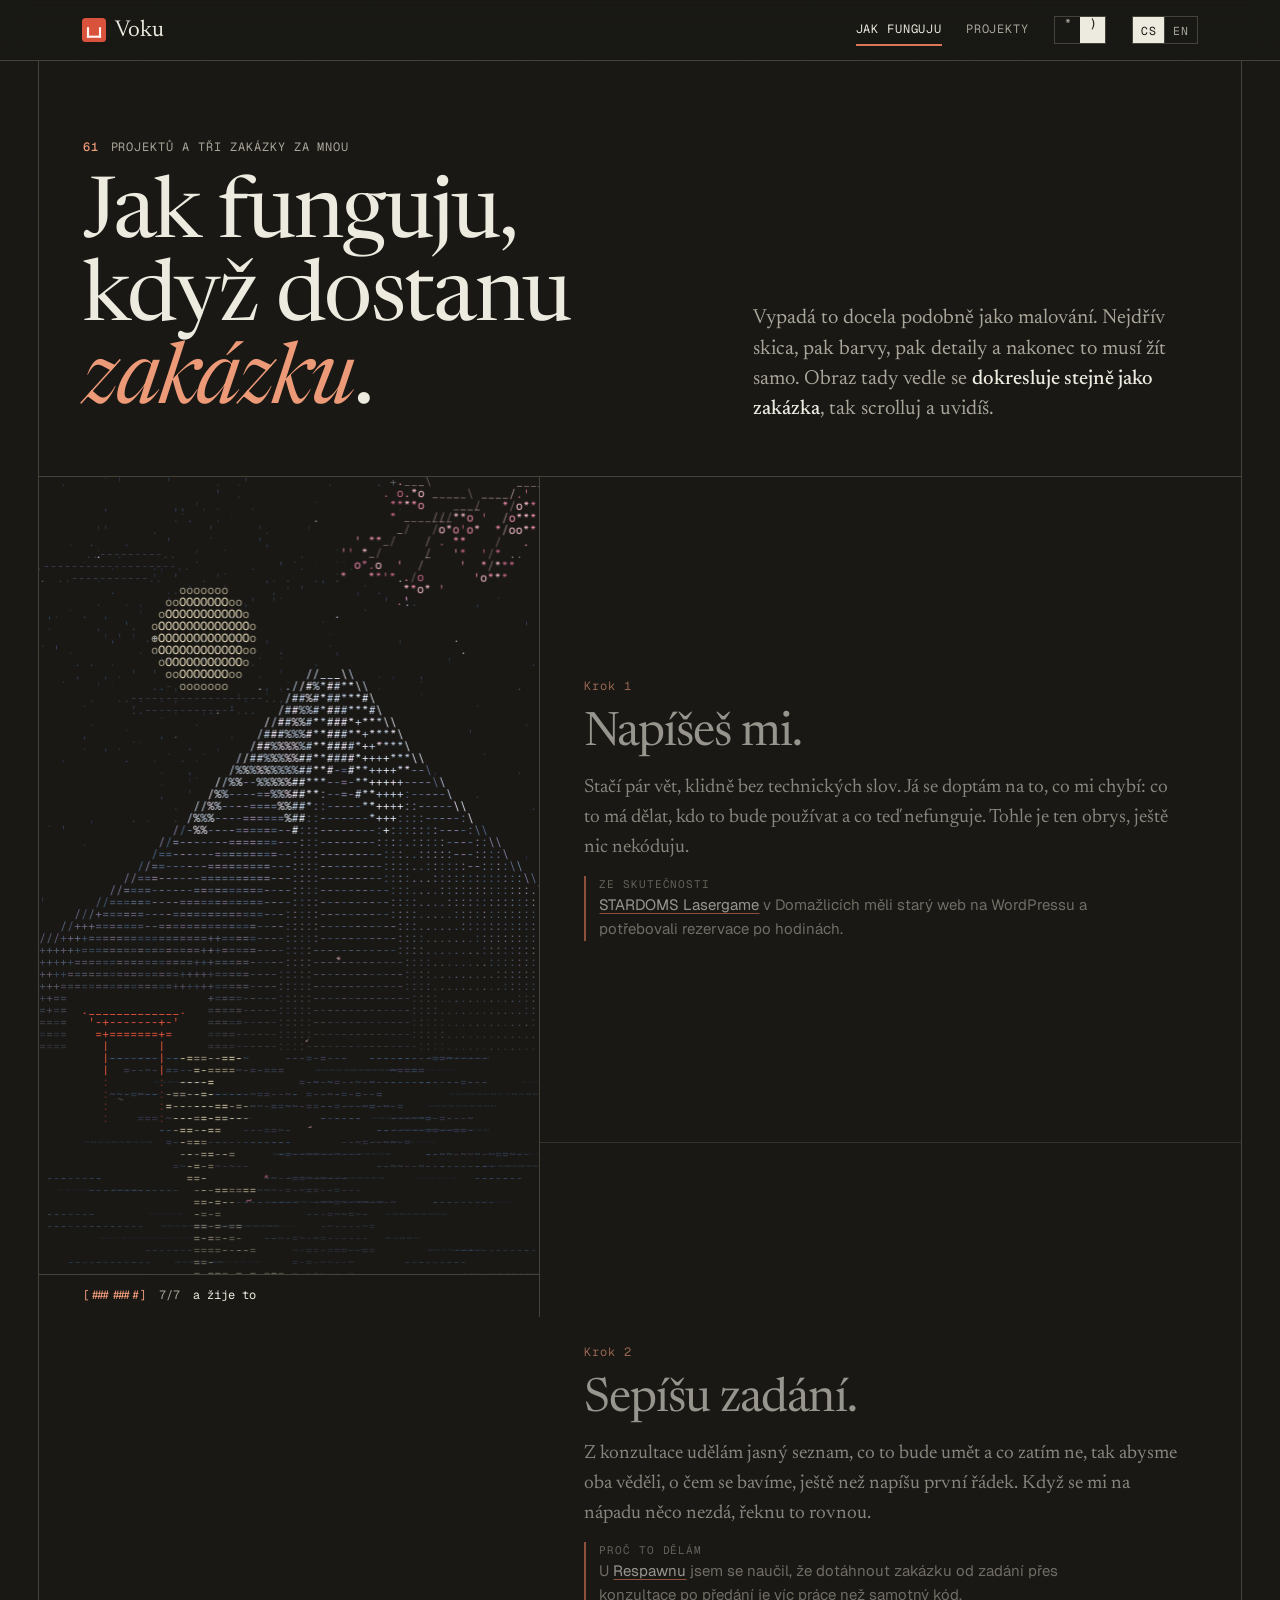
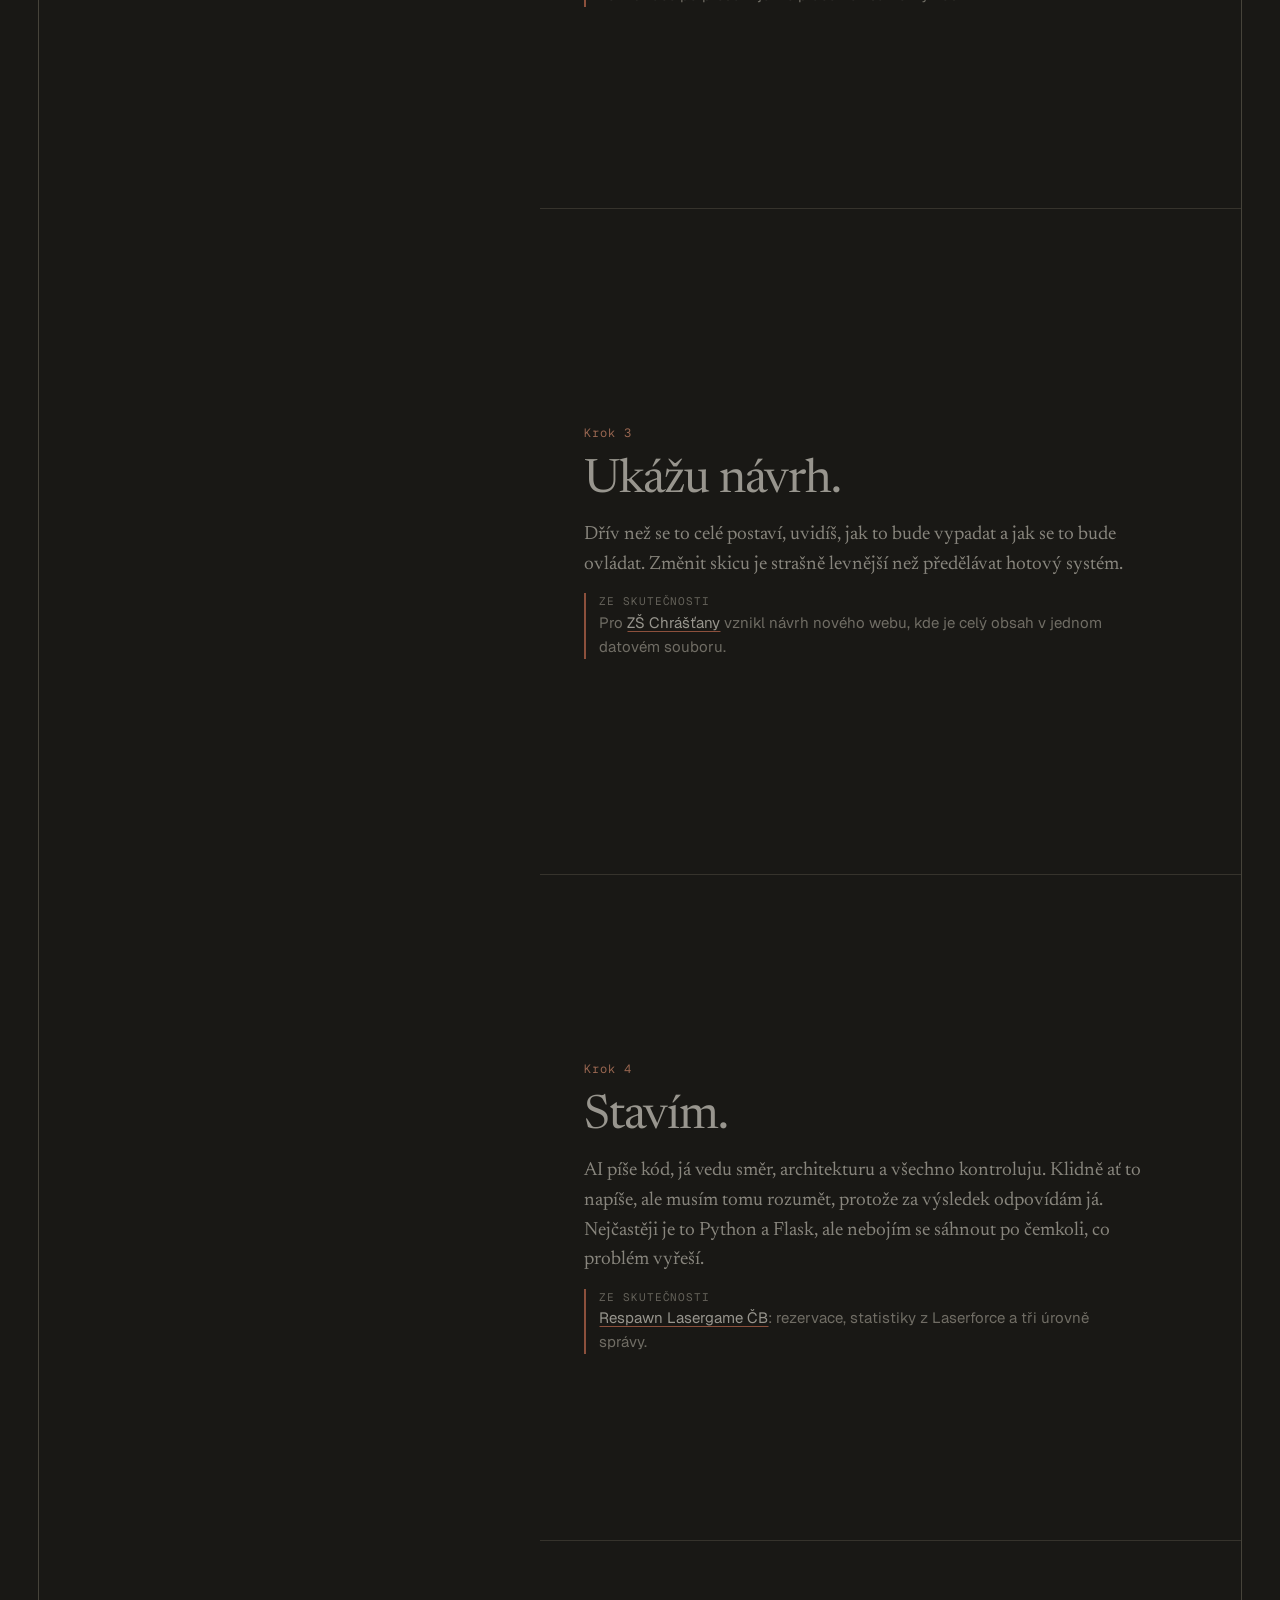
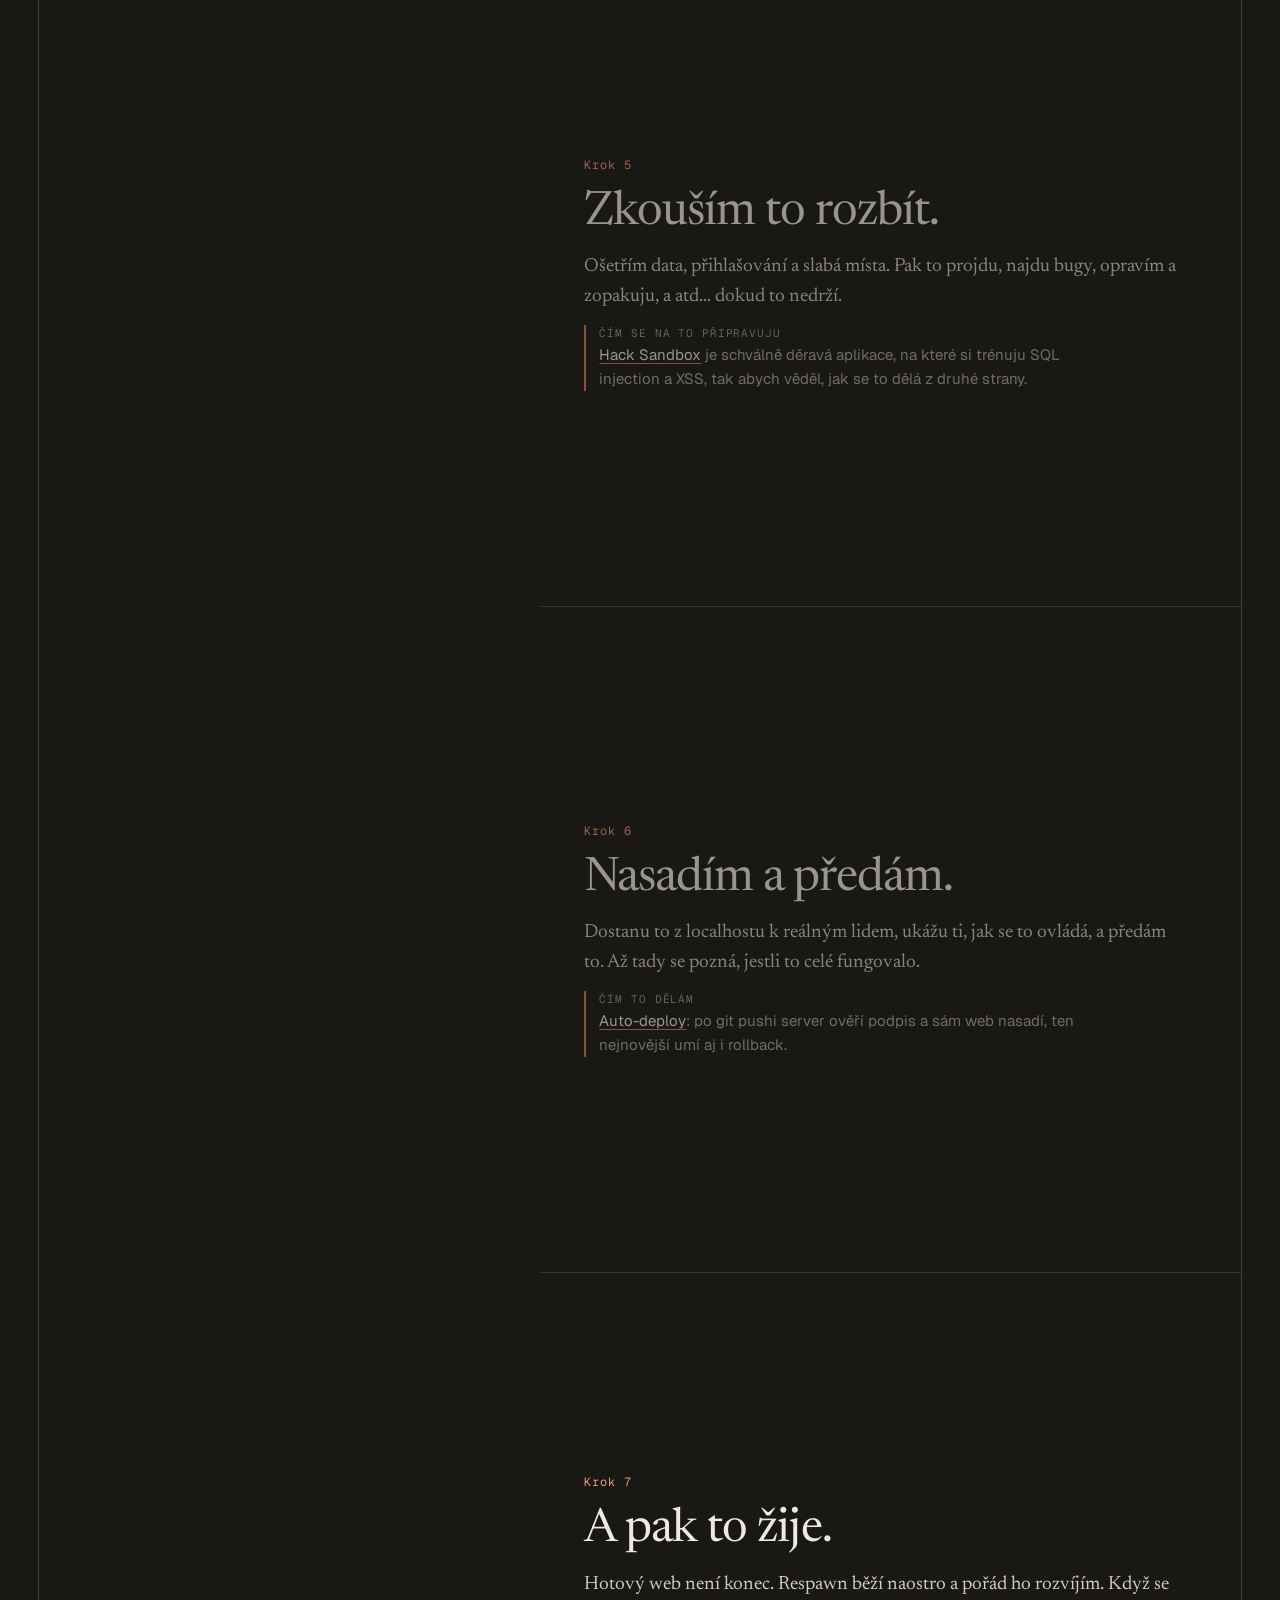
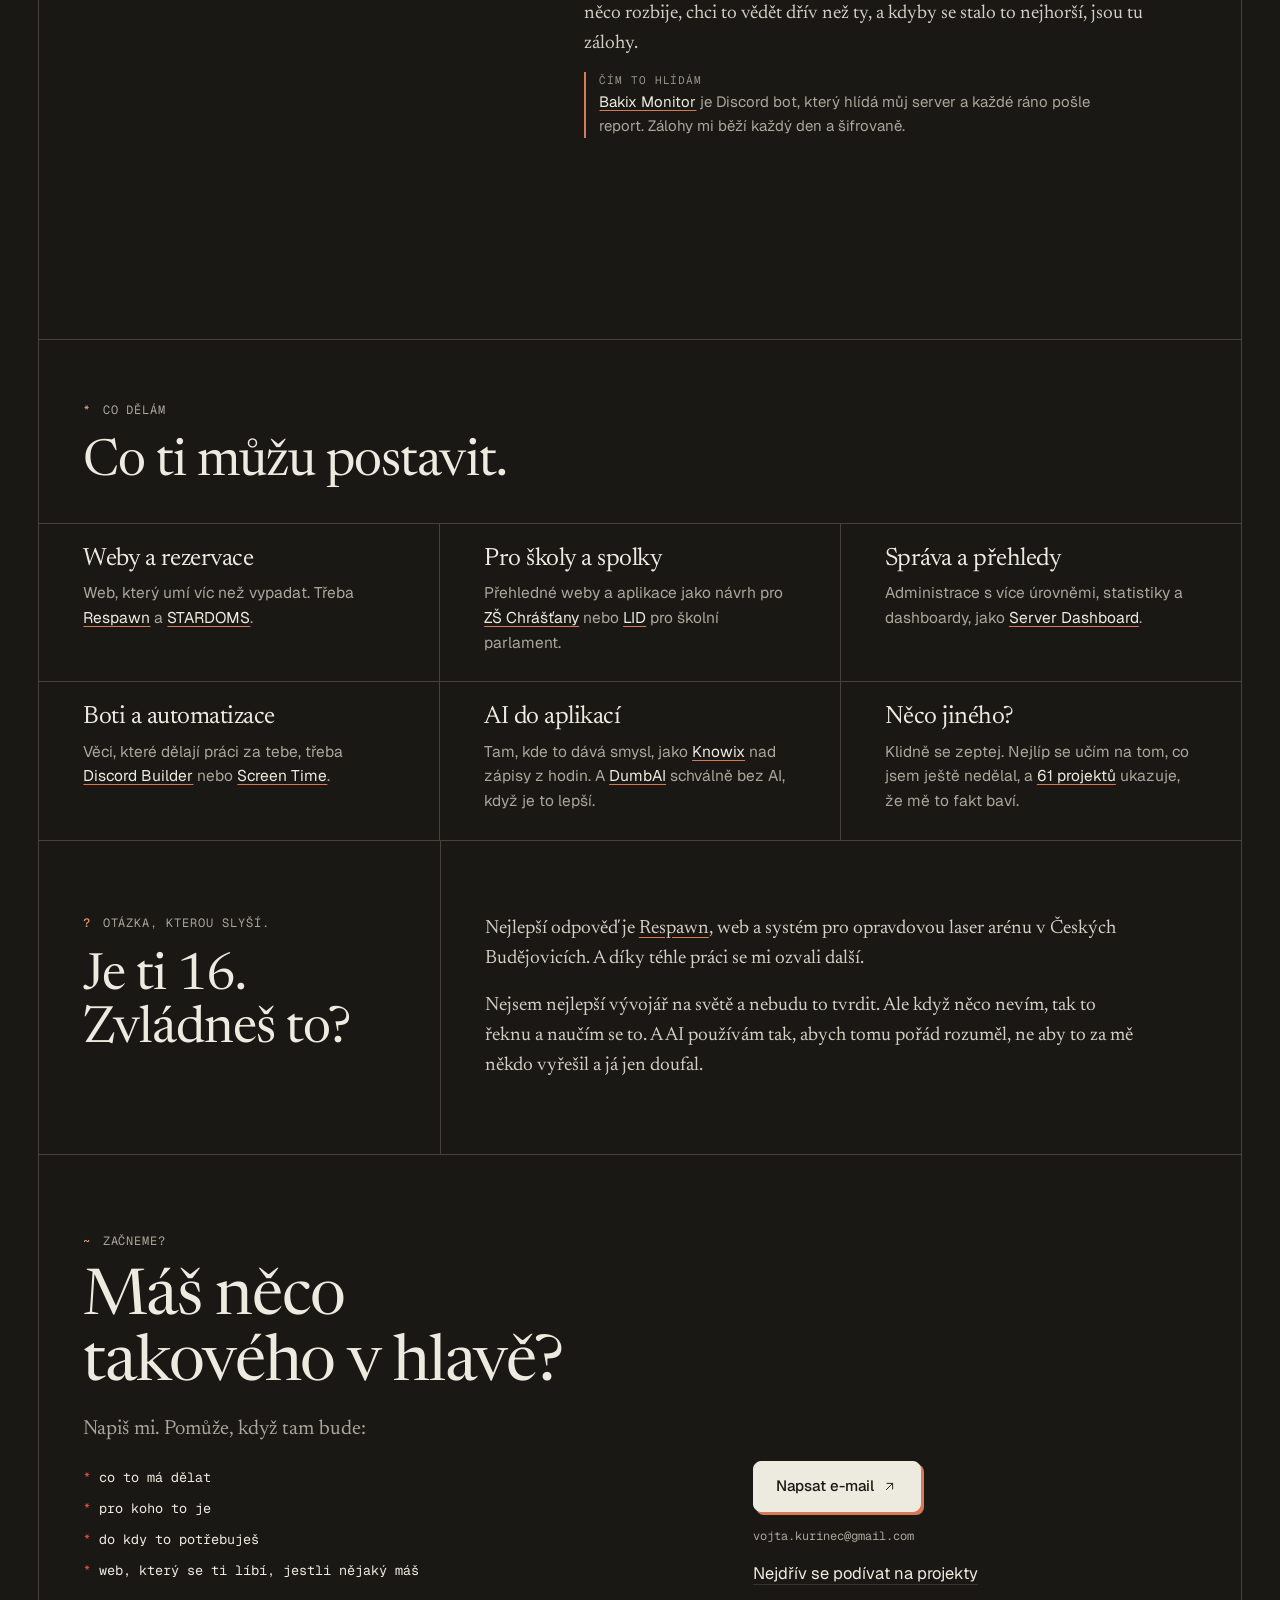
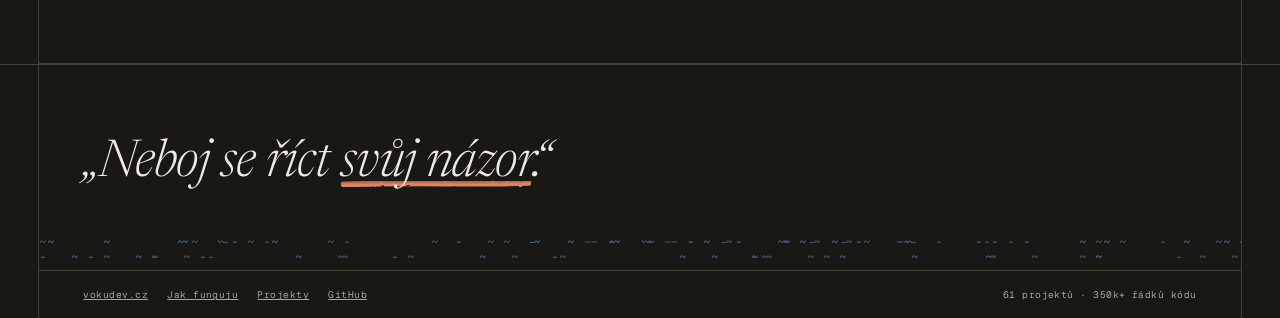
==== jak-funguju/index.html @ fbaaac9b "Nový web: /, /jak-funguju/ a appka s projekty, ASCII obraz a tmavý režim - úvodní stránka říká kdo j" ====
<!DOCTYPE html>
<!-- VYGENEROVÁNO: tools/build_projects.py z tools/jak-funguju.template.html. Needituj ručně, přepíše se. -->
<html lang="cs">
<head>
<meta charset="UTF-8">
<meta name="viewport" content="width=device-width, initial-scale=1.0">
<title>Jak funguju, když dostanu zakázku | Vojtěch "Voku" Kurinec</title>
<meta name="description" content="Co přesně udělám, když mi napíšeš se zakázkou: od prvních vět přes zadání, návrh a stavbu až po nasazení a provoz. Krok po kroku, se skutečnými příklady.">
<meta name="author" content="Vojtěch Kurinec">
<meta name="robots" content="index, follow, max-image-preview:large">
<meta name="theme-color" content="#F0EEE6">
<link rel="canonical" href="https://vokudev.cz/jak-funguju/">
<meta property="og:type" content="website">
<meta property="og:url" content="https://vokudev.cz/jak-funguju/">
<meta property="og:locale" content="cs_CZ">
<meta property="og:locale:alternate" content="en_US">
<meta property="og:site_name" content="Voku">
<meta property="og:title" content="Jak funguju, když dostanu zakázku | Voku">
<meta property="og:description" content="Od prvních vět přes zadání, návrh a stavbu až po nasazení a provoz. Krok po kroku, se skutečnými příklady.">
<meta property="og:image" content="https://vokudev.cz/og-image.png">
<meta property="og:image:width" content="1200">
<meta property="og:image:height" content="630">
<meta name="twitter:card" content="summary_large_image">
<meta name="twitter:title" content="Jak funguju, když dostanu zakázku | Voku">
<meta name="twitter:description" content="Od prvních vět přes zadání, návrh a stavbu až po nasazení a provoz.">
<meta name="twitter:image" content="https://vokudev.cz/og-image.png">
<link rel="icon" href="../favicon.svg" type="image/svg+xml">
<link rel="apple-touch-icon" href="../apple-touch-icon.png">
<script>(function(d){d.classList.add('js');var t;try{t=localStorage.getItem('theme')}catch(e){}if(t!=='light'&&t!=='dark'){var h=new Date().getHours();t=matchMedia('(prefers-color-scheme: dark)').matches||h>=20||h<6?'dark':'light'}d.dataset.theme=t})(document.documentElement)</script>
<link rel="preconnect" href="https://fonts.googleapis.com">
<link rel="preconnect" href="https://fonts.gstatic.com" crossorigin>
<link rel="stylesheet" href="https://fonts.googleapis.com/css2?family=Geist:wght@300..600&family=Geist+Mono:wght@400;500&family=Newsreader:ital,opsz,wght@0,6..72,300..500;1,6..72,300..500&display=swap">
<link rel="stylesheet" href="../assets/site.css?v=dbfffd7e">
<script type="application/ld+json">
{
 "@context": "https://schema.org",
 "@graph": [
  {
   "@type": "WebPage",
   "@id": "https://vokudev.cz/jak-funguju/#page",
   "url": "https://vokudev.cz/jak-funguju/",
   "inLanguage": "cs",
   "name": "Jak funguju, když dostanu zakázku",
   "isPartOf": {
    "@id": "https://vokudev.cz/#web"
   },
   "about": {
    "@id": "https://vokudev.cz/#voku"
   },
   "primaryImageOfPage": "https://vokudev.cz/og-image.png",
   "breadcrumb": {
    "@type": "BreadcrumbList",
    "itemListElement": [
     {
      "@type": "ListItem",
      "position": 1,
      "name": "Voku",
      "item": "https://vokudev.cz/"
     },
     {
      "@type": "ListItem",
      "position": 2,
      "name": "Jak funguju",
      "item": "https://vokudev.cz/jak-funguju/"
     }
    ]
   }
  }
 ]
}
</script>
</head>
<body>
<a class="skip" href="#postup" data-t="skip">Přeskočit na obsah</a>
<header class="nav">
  <div class="nav__inner wrap">
    <a class="nav__logo" href="../" aria-label="Voku"><svg class="seal" viewBox="0 0 34 34" aria-hidden="true"><rect width="34" height="34" rx="5"/><g fill="#fff6f2"><rect x="15.5" y="5" width="3" height="23"/><rect x="7" y="13" width="3" height="15"/><rect x="24" y="13" width="3" height="15"/><rect x="7" y="25" width="20" height="3"/></g></svg><span>Voku</span></a>
    <nav class="nav__links" aria-label="Menu" data-t-aria="navMenu"><a href="../jak-funguju/" data-t="navHow" aria-current="page">Jak funguju</a><a href="../projekty/" data-t="navProjects">Projekty</a></nav>
    <button class="theme" type="button" aria-pressed="false" aria-label="Zapnout tmavý režim"><span class="theme__sun" aria-hidden="true">*</span><span class="theme__moon" aria-hidden="true">)</span></button>
    <div class="lang-switch" role="group" aria-label="Language / Jazyk">
      <button type="button" class="active" data-lang="cs" aria-pressed="true" title="Česky">CS</button>
      <button type="button" data-lang="en" aria-pressed="false" title="English">EN</button>
    </div>
  </div>
</header>

<main id="main" class="wrap wrap--ruled">

<section class="intro">
  <div>
    <p class="kicker"><b>61</b><span data-t="kicker">projektů a tři zakázky za mnou</span></p>
    <h1 data-t="h1">Jak funguju, když dostanu <em>zakázku</em>.</h1>
  </div>
  <p class="lead" data-t="lead">Vypadá to docela podobně jako malování. Nejdřív skica, pak barvy, pak detaily a nakonec to musí žít samo. Obraz tady vedle se <strong>dokresluje stejně jako zakázka</strong>, tak scrolluj a uvidíš.</p>
</section>

<section class="proc" id="postup" aria-label="Postup zakázky" data-t-aria="procLabel">
  <div class="proc__art">
    <canvas class="proc__canvas" id="proc-canvas" role="img" aria-label="ASCII obraz hory Fuji, který se s každým krokem dokresluje" data-t-aria="procAlt"></canvas>
    <p class="proc__state" aria-hidden="true"><span class="proc__bar" id="proc-bar">[#------]</span><span id="proc-num">1/7</span><span class="proc__name" id="proc-name"></span></p>
  </div>
  <ol class="steps">
    <li class="step" data-stage="1">
      <span class="step__state" data-t="s1state">obrys</span>
      <span class="step__n" data-t="s1n">Krok 1</span>
      <h2 data-t="s1h">Napíšeš mi.</h2>
      <p class="step__text" data-t="s1p">Stačí pár vět, klidně bez technických slov. Já se doptám na to, co mi chybí: co to má dělat, kdo to bude používat a co teď nefunguje. Tohle je ten obrys, ještě nic nekóduju.</p>
      <p class="step__eg" data-t="s1e"><b>Ze skutečnosti</b><a href="../projekty/#stardoms-lasergame">STARDOMS Lasergame</a> v Domažlicích měli starý web na WordPressu a potřebovali rezervace po hodinách.</p>
    </li>
    <li class="step" data-stage="2">
      <span class="step__state" data-t="s2state">obloha a slunce</span>
      <span class="step__n" data-t="s2n">Krok 2</span>
      <h2 data-t="s2h">Sepíšu zadání.</h2>
      <p class="step__text" data-t="s2p">Z konzultace udělám jasný seznam, co to bude umět a co zatím ne, tak abysme oba věděli, o čem se bavíme, ještě než napíšu první řádek. Když se mi na nápadu něco nezdá, řeknu to rovnou.</p>
      <p class="step__eg" data-t="s2e"><b>Proč to dělám</b>U <a href="../projekty/#respawn-lasergame-cb">Respawnu</a> jsem se naučil, že dotáhnout zakázku od zadání přes konzultace po předání je víc práce než samotný kód.</p>
    </li>
    <li class="step" data-stage="3">
      <span class="step__state" data-t="s3state">skica tužkou</span>
      <span class="step__n" data-t="s3n">Krok 3</span>
      <h2 data-t="s3h">Ukážu návrh.</h2>
      <p class="step__text" data-t="s3p">Dřív než se to celé postaví, uvidíš, jak to bude vypadat a jak se to bude ovládat. Změnit skicu je strašně levnější než předělávat hotový systém.</p>
      <p class="step__eg" data-t="s3e"><b>Ze skutečnosti</b>Pro <a href="../projekty/#zs-chrastany">ZŠ Chrášťany</a> vznikl návrh nového webu, kde je celý obsah v jednom datovém souboru.</p>
    </li>
    <li class="step" data-stage="3.95">
      <span class="step__state" data-t="s4state">první barvy</span>
      <span class="step__n" data-t="s4n">Krok 4</span>
      <h2 data-t="s4h">Stavím.</h2>
      <p class="step__text" data-t="s4p">AI píše kód, já vedu směr, architekturu a všechno kontroluju. Klidně ať to napíše, ale musím tomu rozumět, protože za výsledek odpovídám já. Nejčastěji je to Python a Flask, ale nebojím se sáhnout po čemkoli, co problém vyřeší.</p>
      <p class="step__eg" data-t="s4e"><b>Ze skutečnosti</b><a href="../projekty/#respawn-lasergame-cb">Respawn Lasergame ČB</a>: rezervace, statistiky z Laserforce a tři úrovně správy.</p>
    </li>
    <li class="step" data-stage="5">
      <span class="step__state" data-t="s5state">torii, nosná konstrukce</span>
      <span class="step__n" data-t="s5n">Krok 5</span>
      <h2 data-t="s5h">Zkouším to rozbít.</h2>
      <p class="step__text" data-t="s5p">Ošetřím data, přihlašování a slabá místa. Pak to projdu, najdu bugy, opravím a zopakuju, a atd… dokud to nedrží.</p>
      <p class="step__eg" data-t="s5e"><b>Čím se na to připravuju</b><a href="../projekty/#hack-sandbox">Hack Sandbox</a> je schválně děravá aplikace, na které si trénuju SQL injection a XSS, tak abych věděl, jak se to dělá z druhé strany.</p>
    </li>
    <li class="step" data-stage="6.2">
      <span class="step__state" data-t="s6state">květy, poslední tahy</span>
      <span class="step__n" data-t="s6n">Krok 6</span>
      <h2 data-t="s6h">Nasadím a předám.</h2>
      <p class="step__text" data-t="s6p">Dostanu to z localhostu k reálným lidem, ukážu ti, jak se to ovládá, a předám to. Až tady se pozná, jestli to celé fungovalo.</p>
      <p class="step__eg" data-t="s6e"><b>Čím to dělám</b><a href="../projekty/#auto-deploy">Auto-deploy</a>: po git pushi server ověří podpis a sám web nasadí, ten nejnovější umí aj i rollback.</p>
    </li>
    <li class="step" data-stage="7">
      <span class="step__state" data-t="s7state">a žije to</span>
      <span class="step__n" data-t="s7n">Krok 7</span>
      <h2 data-t="s7h">A pak to žije.</h2>
      <p class="step__text" data-t="s7p">Hotový web není konec. Respawn běží naostro a pořád ho rozvíjím. Když se něco rozbije, chci to vědět dřív než ty, a kdyby se stalo to nejhorší, jsou tu zálohy.</p>
      <p class="step__eg" data-t="s7e"><b>Čím to hlídám</b><a href="../projekty/#bakix-monitor">Bakix Monitor</a> je Discord bot, který hlídá můj server a každé ráno pošle report. Zálohy mi běží každý den a šifrovaně.</p>
    </li>
  </ol>
</section>

<section>
  <div class="sec-head">
    <p class="kicker"><b>*</b><span data-t="buildKicker">Co dělám</span></p>
    <h2 class="block__title" data-t="buildH">Co ti můžu postavit.</h2>
  </div>
  <div class="cells build" style="border-top:1px solid var(--line);border-bottom:1px solid var(--line)">
    <div><h3 data-t="b1t">Weby a rezervace</h3><p data-t="b1d">Web, který umí víc než vypadat. Třeba <a href="../projekty/#respawn-lasergame-cb">Respawn</a> a <a href="../projekty/#stardoms-lasergame">STARDOMS</a>.</p></div>
    <div><h3 data-t="b2t">Pro školy a spolky</h3><p data-t="b2d">Přehledné weby a aplikace jako návrh pro <a href="../projekty/#zs-chrastany">ZŠ Chrášťany</a> nebo <a href="../projekty/#lid">LID</a> pro školní parlament.</p></div>
    <div><h3 data-t="b3t">Správa a přehledy</h3><p data-t="b3d">Administrace s více úrovněmi, statistiky a dashboardy, jako <a href="../projekty/#server-dashboard">Server Dashboard</a>.</p></div>
    <div><h3 data-t="b4t">Boti a automatizace</h3><p data-t="b4d">Věci, které dělají práci za tebe, třeba <a href="../projekty/#discord-builder">Discord Builder</a> nebo <a href="../projekty/#screen-time">Screen Time</a>.</p></div>
    <div><h3 data-t="b5t">AI do aplikací</h3><p data-t="b5d">Tam, kde to dává smysl, jako <a href="../projekty/#knowix">Knowix</a> nad zápisy z hodin. A <a href="../projekty/#dumbai">DumbAI</a> schválně bez AI, když je to lepší.</p></div>
    <div><h3 data-t="b6t">Něco jiného?</h3><p data-t="b6d">Klidně se zeptej. Nejlíp se učím na tom, co jsem ještě nedělal, a <a href="../projekty/">61 projektů</a> ukazuje, že mě to fakt baví.</p></div>
  </div>
</section>

<section class="block block--open">
  <div class="block__head">
    <p class="kicker"><b>?</b><span data-t="ageKicker">Otázka, kterou slyším</span></p>
    <h2 class="block__title" data-t="ageH">Je ti 16. Zvládneš to?</h2>
  </div>
  <div class="block__body">
    <div class="prose" data-t="ageText">
      <p>Nejlepší odpověď je <a href="https://lasergamecb.cz" target="_blank" rel="noopener">Respawn</a>, web a systém pro opravdovou laser arénu v Českých Budějovicích. A díky téhle práci se mi ozvali další.</p>
      <p>Nejsem nejlepší vývojář na světě a nebudu to tvrdit. Ale když něco nevím, tak to řeknu a naučím se to. A AI používám tak, abych tomu pořád rozuměl, ne aby to za mě někdo vyřešil a já jen doufal.</p>
    </div>
  </div>
</section>

<section class="ask" id="napis">
  <div>
    <p class="kicker"><b>~</b><span data-t="askKicker">Začneme?</span></p>
    <h2 data-t="askH">Máš něco takového v hlavě?</h2>
    <p class="lead" data-t="askLead">Napiš mi. Pomůže, když tam bude:</p>
    <ul class="ask__list">
      <li data-t="ask1">co to má dělat</li>
      <li data-t="ask2">pro koho to je</li>
      <li data-t="ask3">do kdy to potřebuješ</li>
      <li data-t="ask4">web, který se ti líbí, jestli nějaký máš</li>
    </ul>
  </div>
  <div class="ask__go">
    <a class="btn" href="mailto:vojta.kurinec@gmail.com?subject=Zak%C3%A1zka&amp;body=Ahoj%20Voku%2C%0A%0ACo%20to%20m%C3%A1%20d%C4%9Blat%3A%20%0APro%20koho%20to%20je%3A%20%0ADo%20kdy%20to%20pot%C5%99ebuju%3A%20%0AWeb%2C%20kter%C3%BD%20se%20mi%20l%C3%ADb%C3%AD%3A%20%0A" data-t-href="askMail"><span data-t="askBtn">Napsat e-mail</span> <svg class="i" viewBox="0 0 24 24" aria-hidden="true"><path d="M7 17 17 7M8 7h9v9"/></svg></a>
    <small>vojta.kurinec@gmail.com</small>
    <a class="link" href="../projekty/"><span data-t="askMore">Nejdřív se podívat na projekty</span></a>
  </div>
</section>

</main>

<footer class="footer">
  <div class="wrap wrap--ruled">
    <p class="footer__quote" data-t="footQuote">„Neboj se říct <span class="brush">svůj názor</span>.“</p>
    <div class="waves" data-waves aria-hidden="true"></div>
    <div class="footer__row">
      <small class="footer__nav"><a href="../">vokudev.cz</a><a href="../jak-funguju/" data-t="navHow">Jak funguju</a><a href="../projekty/" data-t="navProjects">Projekty</a><a href="https://github.com/Voku199" rel="me noopener">GitHub</a></small>
      <small>61 projektů · 350k+ <span data-t="footLines">řádků kódu</span></small>
    </div>
  </div>
</footer>

<script id="i18n" type="application/json">{
  "en": {
    "title": "How I work when I get a job | Vojtěch \"Voku\" Kurinec",
    "kicker": "projects and three client jobs behind me",
    "h1": "How I work when I get a <em>job</em>.",
    "lead": "It’s quite a lot like painting. First a sketch, then colours, then details, and in the end it has to live on its own. The painting next to this <strong>gets finished the same way a job does</strong>, so scroll and see.",
    "procLabel": "The steps of a job", "procAlt": "An ASCII painting of Mount Fuji that gets more complete with every step",
    "s1state": "outline", "s1n": "Step 1", "s1h": "You write to me.",
    "s1p": "A few sentences are enough, no technical words needed. I’ll ask about what I’m missing: what it should do, who will use it and what doesn’t work right now. This is the outline, I’m not coding anything yet.",
    "s1e": "<b>From real life</b><a href=\"../projekty/#stardoms-lasergame\">STARDOMS Lasergame</a> in Domažlice had an old WordPress site and needed hourly bookings.",
    "s2state": "sky and sun", "s2n": "Step 2", "s2h": "I write up the brief.",
    "s2p": "I turn the conversation into a clear list of what it will do and what it won’t for now, so we both know what we’re talking about before I write the first line. If something about the idea seems off to me, I’ll say so straight away.",
    "s2e": "<b>Why I do it</b><a href=\"../projekty/#respawn-lasergame-cb\">Respawn</a> taught me that seeing a job through from brief and consultations to handover is more work than the code itself.",
    "s3state": "pencil sketch", "s3n": "Step 3", "s3h": "I show you a design.",
    "s3p": "Before the whole thing gets built, you’ll see how it will look and how it will work. Changing a sketch is so much cheaper than reworking a finished system.",
    "s3e": "<b>From real life</b>For <a href=\"../projekty/#zs-chrastany\">ZŠ Chrášťany</a> I made a design for a new school website with all the content in one data file.",
    "s4state": "first colours", "s4n": "Step 4", "s4h": "I build.",
    "s4p": "AI writes code, I set the direction and architecture and check everything. Sure, let it write it, but I have to understand it, because the result is on me. Most often it’s Python and Flask, but I’ll reach for whatever solves the problem.",
    "s4e": "<b>From real life</b><a href=\"../projekty/#respawn-lasergame-cb\">Respawn Lasergame ČB</a>: bookings, Laserforce stats and three admin tiers.",
    "s5state": "torii, the structure", "s5n": "Step 5", "s5h": "I try to break it.",
    "s5p": "I handle data, logins and weak spots. Then I go through it, find bugs, fix them and repeat until it holds.",
    "s5e": "<b>How I prepare for it</b><a href=\"../projekty/#hack-sandbox\">Hack Sandbox</a> is a deliberately leaky app where I practise SQL injection and XSS, so I know how it’s done from the other side.",
    "s6state": "blossoms, last strokes", "s6n": "Step 6", "s6h": "I deploy and hand over.",
    "s6p": "I get it from localhost to real people, show you how to use it and hand it over. This is where you find out whether it all worked.",
    "s6e": "<b>How I do it</b><a href=\"../projekty/#auto-deploy\">Auto-deploy</a>: after a git push the server checks the signature and deploys the site itself, and the newest one can even roll back.",
    "s7state": "and it’s alive", "s7n": "Step 7", "s7h": "And then it lives.",
    "s7p": "A finished site isn’t the end. Respawn runs in production and I keep developing it. If something breaks, I want to know before you do, and if the worst happens, there are backups.",
    "s7e": "<b>How I watch it</b><a href=\"../projekty/#bakix-monitor\">Bakix Monitor</a> is a Discord bot that watches my server and sends a report every morning. My backups run daily and encrypted.",
    "buildKicker": "What I do", "buildH": "What I can build for you.",
    "b1t": "Websites and bookings", "b1d": "A site that does more than look nice. Like <a href=\"../projekty/#respawn-lasergame-cb\">Respawn</a> and <a href=\"../projekty/#stardoms-lasergame\">STARDOMS</a>.",
    "b2t": "For schools and clubs", "b2d": "Clear sites and apps like the design for <a href=\"../projekty/#zs-chrastany\">ZŠ Chrášťany</a> or <a href=\"../projekty/#lid\">LID</a> for a school parliament.",
    "b3t": "Admin and overviews", "b3d": "Multi-tier admin, stats and dashboards, like <a href=\"../projekty/#server-dashboard\">Server Dashboard</a>.",
    "b4t": "Bots and automation", "b4d": "Things that do the work for you, like <a href=\"../projekty/#discord-builder\">Discord Builder</a> or <a href=\"../projekty/#screen-time\">Screen Time</a>.",
    "b5t": "AI in apps", "b5d": "Where it makes sense, like <a href=\"../projekty/#knowix\">Knowix</a> on top of lesson notes. And <a href=\"../projekty/#dumbai\">DumbAI</a> deliberately without AI, when that’s better.",
    "b6t": "Something else?", "b6d": "Just ask. I learn best on what I haven’t done yet, and <a href=\"../projekty/\">61 projects</a> show I really enjoy it.",
    "ageKicker": "A question I hear", "ageH": "You’re 16. Can you handle it?",
    "ageText": "<p>The best answer is <a href=\"https://lasergamecb.cz\" target=\"_blank\" rel=\"noopener\">Respawn</a>, the site and system for a real laser arena in České Budějovice. And that work is why others got in touch.</p><p>I’m not the best developer in the world and I won’t claim to be. But when I don’t know something, I say so and learn it. And I use AI in a way that keeps me understanding the thing, not so someone solves it for me and I just hope.</p>",
    "askKicker": "Shall we start?", "askH": "Got something like this in mind?", "askLead": "Write to me. It helps if it includes:",
    "ask1": "what it should do", "ask2": "who it’s for", "ask3": "when you need it by", "ask4": "a site you like, if you have one",
    "askBtn": "Send an e-mail", "askMore": "Look at the projects first",
    "askMail": "mailto:vojta.kurinec@gmail.com?subject=Project&body=Hi%20Voku%2C%0A%0AWhat%20it%20should%20do%3A%20%0AWho%20it%27s%20for%3A%20%0AWhen%20I%20need%20it%20by%3A%20%0AA%20site%20I%20like%3A%20%0A"
  }
}</script>
<script src="../assets/ascii.js?v=dbfffd7e"></script>
<script src="../assets/site.js?v=dbfffd7e"></script>
</body>
</html>
---- assets/site.css ----
/* ════════════════════════════════════════════════════════════
   VOKU
   Tištěný papír s přiznanou mřížkou, teplý inkoust a terakota.
   Obraz je impresionismus z ASCII znaků (assets/ascii.js).
   Tmavý režim není obrácený papír, ale noc nad stejnou krajinou.
   ════════════════════════════════════════════════════════════ */
:root {
  color-scheme: light;
  --bg: #F0EEE6;
  --paper: #FAF9F5;
  --sand: #E8E4D6;
  --ink: #141413;
  --body: #3D3D3A;
  --muted: #5E5D59;
  --faint: #6E6C65;
  --hair: #CFCBBE;
  --line: #141413;
  --clay: #D97757;
  --accent: #A8482A;
  --olive: #55683F;
  --seal: #C8402B;
  --on-ink: #FAF9F5;
  --photo-edge: #FAF9F5;
  --img: none;
  --grain: .4;
  --grain-mode: multiply;

  --serif: 'Newsreader', 'Iowan Old Style', Georgia, serif;
  --sans: 'Geist', system-ui, -apple-system, 'Segoe UI', sans-serif;
  --mono: 'Geist Mono', ui-monospace, 'Cascadia Mono', Consolas, monospace;
  --ease: cubic-bezier(.22, 1, .36, 1);
  --gutter: clamp(16px, 3.6vw, 44px);
  --outer: clamp(0px, 3vw, 40px);
  --max: 1240px;
  --navh: 60px;
}
:root[data-theme="dark"] {
  color-scheme: dark;
  --bg: #191815;
  --paper: #211F1B;
  --sand: #2A2823;
  --ink: #EDEADF;
  --body: #D3CFC3;
  --muted: #AAA69A;
  --faint: #979388;
  --hair: #36332C;
  --line: #46433A;
  --clay: #D97757;
  --accent: #EC9A78;
  --olive: #A9BB8B;
  --seal: #D9533C;
  --on-ink: #191815;
  --photo-edge: #2A2823;
  --img: brightness(.82) saturate(.92);
  --grain: .3;
  --grain-mode: soft-light;
}

* { box-sizing: border-box; margin: 0; padding: 0; }
html { scroll-behavior: smooth; -webkit-text-size-adjust: 100%; background: var(--bg); }
section[id] { scroll-margin-top: var(--navh); }
html, body { overflow-x: clip; }
body {
  font-family: var(--sans);
  font-size: 16.5px;
  line-height: 1.6;
  background: var(--bg);
  color: var(--ink);
  -webkit-font-smoothing: antialiased;
  text-rendering: optimizeLegibility;
  transition: background-color .5s ease, color .5s ease;
}
/* zrnitost papíru přes celou stránku */
body::after {
  content: '';
  position: fixed;
  inset: 0;
  z-index: 2000;
  pointer-events: none;
  opacity: var(--grain);
  mix-blend-mode: var(--grain-mode);
  background-image: url("data:image/svg+xml,%3Csvg xmlns='http://www.w3.org/2000/svg' width='220' height='220'%3E%3Cfilter id='n'%3E%3CfeTurbulence type='fractalNoise' baseFrequency='.85' numOctaves='2' stitchTiles='stitch'/%3E%3CfeColorMatrix values='0 0 0 0 .08 0 0 0 0 .08 0 0 0 0 .07 .35 0 0 0 -.1'/%3E%3C/filter%3E%3Crect width='100%25' height='100%25' filter='url(%23n)'/%3E%3C/svg%3E");
}
::selection { background: var(--clay); color: #FAF9F5; }
a { color: inherit; }
img { display: block; max-width: 100%; height: auto; }
button { font: inherit; color: inherit; }
:focus-visible { outline: 2px solid var(--accent); outline-offset: 3px; }
h1, h2, h3 { font-family: var(--serif); font-optical-sizing: auto; font-weight: 400; letter-spacing: -.02em; text-wrap: balance; }

/* přechod mezi stránkami a rozlití tmavého režimu */
@view-transition { navigation: auto; }
.nav { view-transition-name: nav; }
.is-theming::view-transition-old(root), .is-theming::view-transition-new(root) { animation: none; mix-blend-mode: normal; }
.is-theming::view-transition-old(root) { z-index: 1; }
.is-theming::view-transition-new(root) { z-index: 2; }

.wrap { width: min(var(--max), 100% - 2 * var(--outer)); margin-inline: auto; }
@media (min-width: 900px) { .wrap--ruled { border-left: 1px solid var(--line); border-right: 1px solid var(--line); } }

.kicker { display: flex; align-items: center; gap: .7rem; font-family: var(--mono); font-size: 12px; letter-spacing: .08em; text-transform: uppercase; color: var(--muted); }
.kicker b { font-weight: 500; color: var(--accent); }
.i { width: 1em; height: 1em; flex: none; fill: none; stroke: currentColor; stroke-width: 1.5; stroke-linecap: round; stroke-linejoin: round; }
.brush { background: var(--brush, url("../img/brush.svg")) left 96% / 100% .2em no-repeat; padding-bottom: .03em; }
.skip { position: absolute; left: 1rem; top: -100px; z-index: 3000; background: var(--ink); color: var(--on-ink); font-size: 14px; font-weight: 500; text-decoration: none; padding: .6rem 1rem; transition: top .2s var(--ease); }
.skip:focus { top: 1rem; }

.link { display: inline-flex; align-items: center; gap: .35rem; text-decoration: underline; text-decoration-color: var(--hair); text-decoration-thickness: 1px; text-underline-offset: .28em; transition: text-decoration-color .25s, color .25s; }
.link:hover { color: var(--accent); text-decoration-color: var(--clay); }
.link .i { font-size: .85em; }
.prose a, .lead a { color: inherit; text-decoration: underline; text-decoration-color: var(--clay); text-decoration-thickness: 1px; text-underline-offset: .22em; transition: color .2s; }
.prose a:hover, .lead a:hover { color: var(--accent); }

.btn { display: inline-flex; align-items: center; gap: .5rem; font-family: var(--sans); font-size: 15px; font-weight: 500; text-decoration: none; background: var(--ink); color: var(--on-ink); border: 1px solid var(--ink); border-radius: 8px; padding: .8rem 1.4rem; box-shadow: 3px 3px 0 var(--clay); cursor: pointer; transition: transform .25s var(--ease), box-shadow .25s var(--ease), background-color .5s, color .5s; }
.btn:hover { transform: translate(-2px, -2px); box-shadow: 5px 5px 0 var(--clay); }
.btn:active { transform: translate(1px, 1px); box-shadow: 1px 1px 0 var(--clay); }

/* ── Nav ── */
.nav { position: sticky; top: 0; z-index: 1000; background: color-mix(in srgb, var(--bg) 88%, transparent); -webkit-backdrop-filter: blur(12px); backdrop-filter: blur(12px); border-bottom: 1px solid var(--line); }
.nav__inner { height: var(--navh); display: flex; align-items: center; gap: clamp(.7rem, 2vw, 1.6rem); padding: 0 var(--gutter); }
.nav__logo { display: flex; align-items: center; gap: .55rem; font-family: var(--serif); font-size: 23px; letter-spacing: -.01em; text-decoration: none; line-height: 1; margin-right: auto; }
.seal { width: 24px; height: 24px; flex: none; transition: transform .5s var(--ease); }
.seal rect:first-child { fill: var(--seal); }
.nav__logo:hover .seal { transform: rotate(-8deg) scale(1.08); }
.nav__links { display: flex; gap: clamp(.8rem, 2vw, 1.5rem); font-family: var(--mono); font-size: 12px; letter-spacing: .07em; text-transform: uppercase; }
.nav__links a { position: relative; color: var(--muted); text-decoration: none; white-space: nowrap; padding: .4rem 0; transition: color .2s; }
.nav__links a::after { content: ''; position: absolute; left: 0; right: 0; bottom: 0; height: 2px; background: var(--clay); transform: scaleX(0); transform-origin: left; transition: transform .35s var(--ease); }
.nav__links a:hover { color: var(--ink); }
.nav__links a:hover::after, .nav__links a[aria-current="page"]::after { transform: none; }
.nav__links a[aria-current="page"] { color: var(--ink); }

/* přepínač: slunce a měsíc z ASCII znaků, posouvá se mezi nimi inkoust */
.theme { position: relative; flex: none; display: grid; grid-template-columns: 1fr 1fr; width: 52px; height: 28px; background: none; border: 1px solid var(--line); cursor: pointer; font-family: var(--mono); font-size: 13px; line-height: 1; }
.theme::before { content: ''; position: absolute; top: 0; bottom: 0; left: 0; width: 50%; background: var(--ink); transition: transform .45s var(--ease), background-color .5s; }
.theme span { position: relative; display: grid; place-items: center; color: var(--muted); transition: color .3s; }
.theme__sun { color: var(--on-ink) !important; }
[data-theme="dark"] .theme::before { transform: translateX(100%); }
[data-theme="dark"] .theme__sun { color: var(--muted) !important; }
[data-theme="dark"] .theme__moon { color: var(--on-ink); }

.lang-switch { display: flex; flex: none; border: 1px solid var(--line); }
.lang-switch button { background: none; border: none; font-family: var(--mono); font-size: 11.5px; letter-spacing: .06em; color: var(--muted); padding: .3rem .5rem; height: 26px; cursor: pointer; transition: color .2s, background .2s; }
.lang-switch button + button { border-left: 1px solid var(--line); }
.lang-switch button:hover { color: var(--ink); }
.lang-switch button.active { background: var(--ink); color: var(--on-ink); }

/* čtecí proužek pod navigací */
@supports (animation-timeline: scroll()) {
  .nav::after { content: ''; position: absolute; left: 0; right: 0; bottom: -1px; height: 2px; background: var(--clay); transform: scaleX(0); transform-origin: left; animation: read linear both; animation-timeline: scroll(root); }
  @keyframes read { to { transform: scaleX(1); } }
}
@media (max-width: 460px) {
  .nav__logo span { display: none; }
  .nav__links { font-size: 11.5px; letter-spacing: .02em; }
  .lang-switch button { padding: .3rem .38rem; }
}

/* ── Obraz na úvodní stránce ── */
.hero { position: relative; min-height: min(calc(100svh - var(--navh)), 980px); display: flex; flex-direction: column; border-bottom: 1px solid var(--line); overflow: hidden; }
.hero__canvas { position: absolute; inset: 0; width: 100%; height: 100%; display: block; }
.hero__fallback { position: absolute; inset: 0; width: 100%; height: 100%; object-fit: cover; opacity: .45; }
.hero__text { position: relative; z-index: 1; display: flex; flex-direction: column; align-items: flex-start; gap: clamp(.9rem, 1.8vw, 1.4rem); align-self: flex-start; width: fit-content; max-width: min(600px, 56%); margin-left: max(var(--gutter), calc((100% - var(--max)) / 2 + var(--gutter))); padding-block: clamp(1.6rem, 5vh, 3.6rem) 2rem; }
.hi { display: grid; gap: .16em; font-size: clamp(3rem, 6.4vw, 5.6rem); line-height: 1; }
.hi__word { width: clamp(170px, 21vw, 290px); height: auto; overflow: visible; margin-left: -.1em; }
.hi__ink { fill: none; stroke: var(--ink); stroke-width: 10; stroke-linecap: round; stroke-linejoin: round; stroke-dasharray: 1 1.01; stroke-dashoffset: 1; animation: hi-write 1.8s cubic-bezier(.45, .05, .4, 1) .2s forwards; transition: stroke .5s; }
.hi__dot { fill: var(--clay); transform-box: fill-box; transform-origin: center; transform: scale(0); animation: hi-dot .45s cubic-bezier(.34, 1.56, .64, 1) 1.9s forwards; }
@keyframes hi-write { to { stroke-dashoffset: 0; } }
@keyframes hi-dot { to { transform: scale(1); } }
.lead { max-width: 56ch; font-family: var(--serif); font-size: clamp(18px, 1.6vw, 21px); line-height: 1.48; color: var(--muted); }
.lead strong { color: var(--ink); font-weight: 500; }
.lead em { color: var(--ink); font-style: italic; }
.hero__cta { display: flex; flex-wrap: wrap; align-items: center; gap: .9rem 1.5rem; margin-top: .3rem; }
.hero__cta .link { font-size: 15px; font-weight: 500; }
.hero__cap { position: absolute; z-index: 1; right: max(var(--gutter), calc((100% - var(--max)) / 2 + var(--gutter))); bottom: 1rem; max-width: 34ch; padding: .3rem .6rem; background: var(--bg); border: 1px solid var(--line); font-family: var(--mono); font-size: 11px; line-height: 1.45; color: var(--muted); }
@media (max-width: 760px) {
  .hero { min-height: 0; }
  .hero__text { max-width: none; width: auto; align-self: stretch; margin-inline: var(--gutter); padding-block: 2rem 1.4rem; }
  .hero__text { order: 1; }
  .hero__canvas { order: 2; position: relative; inset: auto; height: clamp(320px, 96vw, 500px); }
  .hero__fallback { order: 2; position: relative; height: 300px; }
  .hero__cap { right: var(--gutter); left: var(--gutter); bottom: .7rem; max-width: none; width: fit-content; }
}

/* ── Stránka se sekcemi ── */
.block { display: grid; grid-template-columns: minmax(0, 4fr) minmax(0, 8fr); border-bottom: 1px solid var(--line); }
.block__head { align-self: start; position: sticky; top: var(--navh); padding: clamp(2.6rem, 6vw, 4.6rem) var(--gutter); }
.block__title { font-size: clamp(2.2rem, 4vw, 3.4rem); line-height: 1.04; margin-top: 1.1rem; }
.block__body { min-width: 0; padding: clamp(2.6rem, 6vw, 4.6rem) var(--gutter); border-left: 1px solid var(--line); }
.block__full { grid-column: 1 / -1; min-width: 0; border-top: 1px solid var(--line); }
.block--open .block__head { position: static; }
.spot { width: min(210px, 72%); margin-top: clamp(1.4rem, 3vw, 2.4rem); margin-left: -8px; filter: var(--img); }
@media (max-width: 820px) {
  .block { grid-template-columns: 1fr; }
  .block__head { position: static; padding-bottom: 0; }
  .block__body { border-left: none; }
  .spot { display: none; }
}

.prose { display: grid; gap: 1.05rem; max-width: 60ch; font-family: var(--serif); font-size: clamp(18px, 1.5vw, 20px); line-height: 1.56; color: var(--body); }
.prose strong { color: var(--ink); font-weight: 500; }
.prose em { font-style: italic; }
.prose--drop > p:first-child::first-letter { float: left; font-size: 4.2em; line-height: .82; padding: .06em .09em 0 0; color: var(--accent); }

.cells { display: grid; gap: 1px; background: var(--line); }
.cells > * { background: var(--bg); min-width: 0; transition: background-color .35s; }

/* ── Kdo jsem: fotka a fakta ── */
.who { display: grid; grid-template-columns: minmax(0, 1fr) auto; gap: clamp(1.5rem, 4vw, 3rem); align-items: start; }
.photo { position: relative; display: block; width: clamp(150px, 17vw, 210px); aspect-ratio: 3 / 4; background: none; border: 6px solid var(--photo-edge); outline: 1px solid var(--line); box-shadow: 5px 5px 0 var(--ink); transform: rotate(2.5deg); cursor: pointer; transition: transform .5s var(--ease), box-shadow .5s var(--ease); }
.photo:hover { transform: rotate(-1.5deg) translateY(-3px); box-shadow: 7px 8px 0 var(--clay); }
.photo img { position: absolute; inset: 0; width: 100%; height: 100%; object-fit: cover; object-position: 50% 18%; filter: var(--img); transition: opacity .35s; }
.photo img + img { opacity: 0; }
.photo[aria-pressed="true"] img + img, .photo:hover img + img { opacity: 1; }
.photo[aria-pressed="true"] img:first-child, .photo:hover img:first-child { opacity: 0; }
.photo__cap { display: block; margin-top: 1rem; max-width: 210px; font-family: var(--serif); font-style: italic; font-size: 15px; color: var(--muted); }
.facts { margin-top: clamp(1.6rem, 3vw, 2.4rem); border-top: 1px solid var(--line); max-width: 60ch; }
.facts div { display: flex; align-items: baseline; gap: .5rem; padding: .62rem 0; border-bottom: 1px solid var(--hair); }
.facts dt { flex: none; font-family: var(--mono); font-size: 11.5px; letter-spacing: .07em; text-transform: uppercase; color: var(--muted); }
.facts dd { font-family: var(--serif); font-size: 18px; margin-left: auto; text-align: right; }
@media (max-width: 620px) {
  .who { grid-template-columns: 1fr; }
  .who__photo { order: -1; }
}

/* ── Čísla ── */
.figures { grid-template-columns: repeat(4, minmax(0, 1fr)); }
.figures > div { padding: 1.5rem var(--gutter) 1.3rem; }
.figures b { display: block; font-family: var(--serif); font-weight: 300; font-size: clamp(2.5rem, 4.8vw, 3.7rem); line-height: 1; letter-spacing: -.03em; margin-bottom: .5rem; font-variant-numeric: tabular-nums; }
.figures span { font-family: var(--mono); font-size: 11.5px; letter-spacing: .07em; text-transform: uppercase; color: var(--muted); }
@media (max-width: 700px) { .figures { grid-template-columns: repeat(2, minmax(0, 1fr)); } }

/* ── Věci, na které jsem pyšný ── */
.features { grid-template-columns: repeat(2, minmax(0, 1fr)); }
@media (max-width: 760px) { .features { grid-template-columns: 1fr; } }
.feature { display: flex; flex-direction: column; color: inherit; text-decoration: none; }
a.feature:hover { background: var(--paper); }
.feature__art { display: block; aspect-ratio: 16 / 10; overflow: hidden; background: var(--sand); border-bottom: 1px solid var(--line); }
.feature__art img { width: 100%; height: 100%; object-fit: cover; object-position: top; filter: var(--img); transition: transform .9s var(--ease); }
a.feature:hover .feature__art img { transform: scale(1.03); }
.feature__body { display: flex; flex-direction: column; gap: .55rem; flex: 1; padding: 1.3rem var(--gutter) 1.5rem; }
.feature__top { display: flex; justify-content: space-between; align-items: center; gap: 1rem; }
.feature__host { min-width: 0; font-family: var(--mono); font-size: 11.5px; color: var(--faint); overflow: hidden; text-overflow: ellipsis; white-space: nowrap; }
.feature__name { font-family: var(--serif); font-size: clamp(26px, 2.7vw, 34px); line-height: 1.12; letter-spacing: -.02em; }
.feature__line { color: var(--muted); font-size: 15.5px; }
.feature__note { font-size: 14px; line-height: 1.45; color: var(--ink); border-left: 2px solid var(--clay); padding-left: .7rem; }
.feature__go { margin-top: auto; padding-top: .5rem; display: inline-flex; align-items: center; gap: .4rem; font-weight: 500; font-size: 15px; color: var(--accent); }
.feature__go .i { transition: transform .3s var(--ease); }
a.feature:hover .feature__go .i { transform: translate(2px, -2px); }

.status, .ping { flex: none; display: inline-flex; align-items: center; gap: .45rem; font-family: var(--mono); font-size: 11px; letter-spacing: .07em; text-transform: uppercase; color: var(--muted); white-space: nowrap; }
.status::before, .ping::before { content: ''; width: 7px; height: 7px; border-radius: 50%; border: 1px solid currentColor; }
.status--wip { color: var(--accent); }
.status--wip::before { background: var(--clay); border-color: var(--clay); }
.status--live, .ping.is-on { color: var(--olive); }
.status--live::before, .ping.is-on::before { background: var(--olive); border-color: var(--olive); }
.ping.is-on::before { animation: beat 2.2s ease-in-out infinite; }
.ping.is-off { color: var(--faint); }
.ping.is-off::before { border-style: dashed; }
@keyframes beat { 0%, 100% { box-shadow: 0 0 0 0 color-mix(in srgb, var(--olive) 55%, transparent); } 60% { box-shadow: 0 0 0 6px transparent; } }

.sec-head { padding: clamp(2.4rem, 5vw, 3.8rem) var(--gutter) clamp(1.4rem, 3vw, 2rem); }
.sec-head h3 { font-size: clamp(1.9rem, 3.2vw, 2.7rem); line-height: 1.06; }
.sec-head .lead { margin-top: .8rem; font-size: clamp(17px, 1.4vw, 19px); }
.also { padding: clamp(1.6rem, 3vw, 2.4rem) var(--gutter); }

/* ── Proč ── */
.why { padding: clamp(3.2rem, 8vw, 6.5rem) var(--gutter); border-bottom: 1px solid var(--line); }
.why__quote { max-width: 24ch; font-family: var(--serif); font-weight: 300; font-size: clamp(2.2rem, 5vw, 4.3rem); line-height: 1.08; letter-spacing: -.025em; text-wrap: balance; margin-top: 1.4rem; }
.why__cols { display: grid; grid-template-columns: repeat(2, minmax(0, 1fr)); gap: clamp(1.2rem, 4vw, 3.6rem); margin-top: clamp(2rem, 4vw, 3.2rem); }
@media (max-width: 760px) { .why__cols { grid-template-columns: 1fr; } }

/* ── Jak pracuju: smyčka ── */
.flow { list-style: none; grid-template-columns: repeat(3, minmax(0, 1fr)); margin-top: 2rem; border: 1px solid var(--line); counter-reset: f; }
.flow li { position: relative; counter-increment: f; padding: 1.05rem 1.1rem 1.2rem; }
.flow li::before { content: counter(f, decimal-leading-zero) ' -->'; display: block; font-family: var(--mono); font-size: 11.5px; color: var(--accent); white-space: pre; }
.flow li:nth-child(6)::before { content: counter(f, decimal-leading-zero) ' --> 01'; }
.flow h4 { font-family: var(--serif); font-weight: 400; font-size: 23px; line-height: 1.2; margin-top: .4rem; }
.flow p { color: var(--muted); font-size: 15px; margin-top: .25rem; }
@media (max-width: 760px) { .flow { grid-template-columns: repeat(2, minmax(0, 1fr)); } }
@media (max-width: 460px) { .flow { grid-template-columns: 1fr; } }

/* ── Čím to stavím: řádky s tečkami jako na GitHub profilu ── */
.stack { margin-top: 2.2rem; font-family: var(--mono); font-size: 13.5px; }
.stack div { display: flex; align-items: baseline; gap: .6rem; padding: .34rem 0; }
.stack dt { flex: none; color: var(--accent); }
.stack dt::before { content: '* '; }
.stack i { flex: 1; min-width: 1.5rem; height: 1em; overflow: hidden; font-style: normal; color: var(--hair); white-space: nowrap; }
.stack i::before { content: '........................................................................................................'; }
.stack dd { text-align: right; color: var(--ink); }
.stack small { color: var(--faint); font-size: 12px; }
@media (max-width: 620px) {
  .stack div { display: block; padding: .5rem 0; }
  .stack i { display: none; }
  .stack dd { text-align: left; padding-left: 1.2em; }
}

/* ── Co mám rád ── */
.likes { grid-template-columns: repeat(4, minmax(0, 1fr)); }
@media (max-width: 1000px) { .likes { grid-template-columns: repeat(2, minmax(0, 1fr)); } }
@media (max-width: 480px) { .likes { grid-template-columns: 1fr; } }
.like { padding: 1.3rem var(--gutter) 1.5rem; }
.like:hover { background: var(--paper); }
.like pre { font-family: var(--mono); font-size: 12.5px; line-height: 1.25; height: 5.2em; color: var(--accent); overflow: hidden; transition: transform .6s var(--ease); transform-origin: left bottom; }
.like:hover pre { transform: translateY(-3px) rotate(-1.5deg); }
.like h3 { font-size: 24px; line-height: 1.2; margin-top: .6rem; }
.like p { margin-top: .3rem; color: var(--muted); font-size: 15px; }
.like a { text-decoration-color: var(--clay); text-underline-offset: .2em; }

/* ── Kam dál ── */
.doors { display: grid; grid-template-columns: repeat(2, minmax(0, 1fr)); border-bottom: 1px solid var(--line); }
.doors > * + * { border-left: 1px solid var(--line); }
.door { position: relative; display: flex; flex-direction: column; gap: .5rem; min-height: clamp(220px, 26vw, 320px); padding: clamp(1.8rem, 3.6vw, 3rem) var(--gutter); text-decoration: none; overflow: hidden; transition: background-color .35s; }
.door:hover { background: var(--paper); }
.door__name { display: flex; align-items: center; gap: .6rem; font-family: var(--serif); font-size: clamp(2.2rem, 4.4vw, 3.6rem); line-height: 1.04; letter-spacing: -.025em; margin-top: auto; }
.door__name .i { font-size: .62em; color: var(--accent); transition: transform .4s var(--ease); }
.door:hover .door__name .i { transform: translateX(8px); }
.door p { color: var(--muted); max-width: 40ch; }
@media (max-width: 760px) {
  .doors { grid-template-columns: 1fr; }
  .doors > * + * { border-left: none; border-top: 1px solid var(--line); }
  .door { min-height: 180px; }
}

/* ── Kontakt ── */
.contact { display: flex; flex-wrap: wrap; align-items: center; justify-content: space-between; gap: 1.2rem 2rem; padding: clamp(1.8rem, 3.6vw, 2.8rem) var(--gutter); border-bottom: 1px solid var(--line); }
.contact__mail { font-family: var(--serif); font-size: clamp(1.5rem, 3.4vw, 2.6rem); line-height: 1.1; letter-spacing: -.02em; text-decoration: underline; text-decoration-color: var(--clay); text-decoration-thickness: 1px; text-underline-offset: .16em; overflow-wrap: anywhere; transition: color .2s; }
.contact__mail:hover { color: var(--accent); }
.contact__list { display: flex; flex-wrap: wrap; gap: .4rem 1.4rem; list-style: none; font-family: var(--mono); font-size: 13px; }

/* ── ASCII hladina ── */
.waves { position: relative; display: block; height: 42px; overflow: hidden; font-family: var(--mono); font-size: 13px; line-height: 15px; white-space: pre; color: var(--faint); pointer-events: none; user-select: none; }
.waves span { position: absolute; left: -24px; top: 6px; }
.waves__a { animation: wave-a 15s ease-in-out infinite alternate; color: #6A9BCC; }
.waves__b { animation: wave-b 21s ease-in-out infinite alternate; color: #8E7FBB; }
[data-theme="dark"] .waves__a { color: #45678F; }
[data-theme="dark"] .waves__b { color: #54506E; }
@keyframes wave-a { from { transform: translateX(-14px); opacity: .4; } to { transform: translateX(14px); opacity: .95; } }
@keyframes wave-b { from { transform: translateX(16px); opacity: .9; } to { transform: translateX(-16px); opacity: .35; } }

/* ── Patička ── */
.footer { border-top: 1px solid var(--line); }
.footer__quote { padding: clamp(2.4rem, 6vw, 4.4rem) var(--gutter) clamp(1.4rem, 3vw, 2.2rem); font-family: var(--serif); font-style: italic; font-weight: 300; font-size: clamp(28px, 4.4vw, 52px); line-height: 1.1; letter-spacing: -.02em; }
.footer__row { display: flex; justify-content: space-between; flex-wrap: wrap; gap: .5rem 2rem; padding: 1rem var(--gutter); border-top: 1px solid var(--line); font-family: var(--mono); font-size: 11.5px; letter-spacing: .04em; color: var(--muted); }
.footer__row a { color: inherit; }
.footer__nav { display: flex; flex-wrap: wrap; gap: .3rem 1.2rem; }

/* ── Boční ukazatel kapitol: jen tam, kde je místo na okraji ── */
.rail { position: fixed; z-index: 40; right: 14px; top: 50%; transform: translateY(-50%); display: none; list-style: none; font-family: var(--mono); font-size: 11.5px; }
.rail a { display: flex; justify-content: flex-end; align-items: center; gap: .4rem; padding: .28rem .2rem; color: var(--faint); text-decoration: none; transition: color .2s; }
.rail a::after { content: '.'; width: 1ch; text-align: center; }
.rail a span { position: absolute; right: 100%; white-space: nowrap; padding: .1rem .45rem; background: var(--ink); color: var(--on-ink); opacity: 0; transform: translateX(6px); pointer-events: none; transition: opacity .2s, transform .2s var(--ease); }
.rail a:hover { color: var(--ink); }
.rail a:hover span, .rail a:focus-visible span { opacity: 1; transform: none; }
.rail a[aria-current]::after { content: '*'; color: var(--seal); font-size: 15px; }
@media (min-width: 1380px) { .rail { display: block; } }

/* ── /jak-funguju/ ── */
.intro { display: grid; grid-template-columns: minmax(0, 7fr) minmax(0, 5fr); gap: 1.5rem clamp(1.5rem, 4vw, 3rem); align-items: end; padding: clamp(2.6rem, 6vw, 5rem) var(--gutter) clamp(2rem, 4vw, 3.2rem); border-bottom: 1px solid var(--line); }
.intro h1 { font-size: clamp(2.8rem, 6.6vw, 5.6rem); line-height: .98; margin-top: 1.2rem; }
.intro h1 em { font-style: italic; color: var(--accent); }
@media (max-width: 820px) { .intro { grid-template-columns: 1fr; } }

.proc { display: grid; grid-template-columns: minmax(0, 5fr) minmax(0, 7fr); border-bottom: 1px solid var(--line); }
.proc__art { position: sticky; top: var(--navh); align-self: start; height: calc(100svh - var(--navh)); display: flex; flex-direction: column; border-right: 1px solid var(--line); background: var(--bg); transition: background-color .5s; }
.proc__canvas { flex: 1; min-height: 0; width: 100%; display: block; }
.proc__state { display: flex; flex-wrap: wrap; align-items: baseline; gap: .1rem .8rem; padding: .7rem var(--gutter); border-top: 1px solid var(--line); font-family: var(--mono); font-size: 12px; color: var(--muted); }
.proc__bar { color: var(--accent); white-space: pre; }
.proc__name { color: var(--ink); }
.steps { list-style: none; min-width: 0; }
.step { min-height: 74svh; display: flex; flex-direction: column; justify-content: center; gap: .85rem; padding: clamp(2rem, 5vw, 3.4rem) var(--gutter); border-bottom: 1px solid var(--hair); }
.step:last-child { border-bottom: none; }
.js .step > * { transition: opacity .5s ease; }
.js .step:not(.is-on) > * { opacity: .6; }
.step__n { font-family: var(--mono); font-size: 12px; letter-spacing: .08em; color: var(--accent); }
.step h2 { font-size: clamp(2rem, 3.7vw, 3.1rem); line-height: 1.05; }
.step__text { max-width: 54ch; font-family: var(--serif); font-size: clamp(18px, 1.5vw, 20px); line-height: 1.55; color: var(--body); }
.step__eg { max-width: 54ch; padding-left: .85rem; border-left: 2px solid var(--clay); font-size: 15px; color: var(--muted); }
.step__eg b { display: block; font-family: var(--mono); font-weight: 400; font-size: 11px; letter-spacing: .08em; text-transform: uppercase; color: var(--faint); }
.step__eg a { color: var(--ink); text-decoration-color: var(--clay); text-underline-offset: .2em; }
.step__state { display: none; }
@media (max-width: 820px) {
  .proc { grid-template-columns: 1fr; }
  .proc__art { z-index: 20; height: 34svh; min-height: 210px; border-right: none; border-bottom: 1px solid var(--line); }
  .proc__state { padding-block: .4rem; font-size: 11.5px; }
  .step { min-height: 0; padding-block: 2.6rem; }
}

.build { grid-template-columns: repeat(3, minmax(0, 1fr)); }
.build > div { padding: 1.4rem var(--gutter) 1.6rem; }
.build h3 { font-size: 25px; line-height: 1.15; }
.build p { margin-top: .4rem; color: var(--muted); font-size: 15.5px; }
.build a { color: var(--ink); text-decoration-color: var(--clay); text-underline-offset: .2em; }
@media (max-width: 900px) { .build { grid-template-columns: repeat(2, minmax(0, 1fr)); } }
@media (max-width: 560px) { .build { grid-template-columns: 1fr; } }

.ask { display: grid; grid-template-columns: minmax(0, 7fr) minmax(0, 5fr); gap: 1.5rem clamp(1.5rem, 4vw, 3rem); align-items: end; padding: clamp(2.8rem, 6vw, 4.8rem) var(--gutter); border-bottom: 1px solid var(--line); }
.ask h2 { font-size: clamp(2.4rem, 5vw, 4.2rem); line-height: 1.02; margin-top: 1rem; }
.ask .lead { margin-top: 1rem; }
.ask__list { list-style: none; margin-top: 1.1rem; font-family: var(--mono); font-size: 13.5px; }
.ask__list li { padding: .3rem 0; }
.ask__list li::before { content: '* '; color: var(--seal); }
.ask__go { display: flex; flex-direction: column; align-items: flex-start; gap: .9rem; }
.ask__go small { font-family: var(--mono); font-size: 12px; color: var(--muted); overflow-wrap: anywhere; }
@media (max-width: 820px) { .ask { grid-template-columns: 1fr; } }

/* ── Odkrývání ── */
.js .rv { opacity: 0; transform: translateY(14px); transition: opacity .8s var(--ease), transform .8s var(--ease), background-color .35s; }
.js .rv.is-in { opacity: 1; transform: none; }

@media (prefers-reduced-motion: reduce) {
  *, *::before, *::after { animation: none !important; transition: none !important; }
  .js .rv { opacity: 1; transform: none; }
  html { scroll-behavior: auto; }
  .hi__ink { stroke-dashoffset: 0; }
  .hi__dot { transform: none; }
  .nav::after { display: none; }
  .waves span { opacity: .7; }
  @view-transition { navigation: none; }
}

@media print {
  .nav, .rail, .waves, .hero__canvas, .proc__art { display: none !important; }
  .js .rv { opacity: 1 !important; transform: none !important; }
  body::after { display: none; }
}
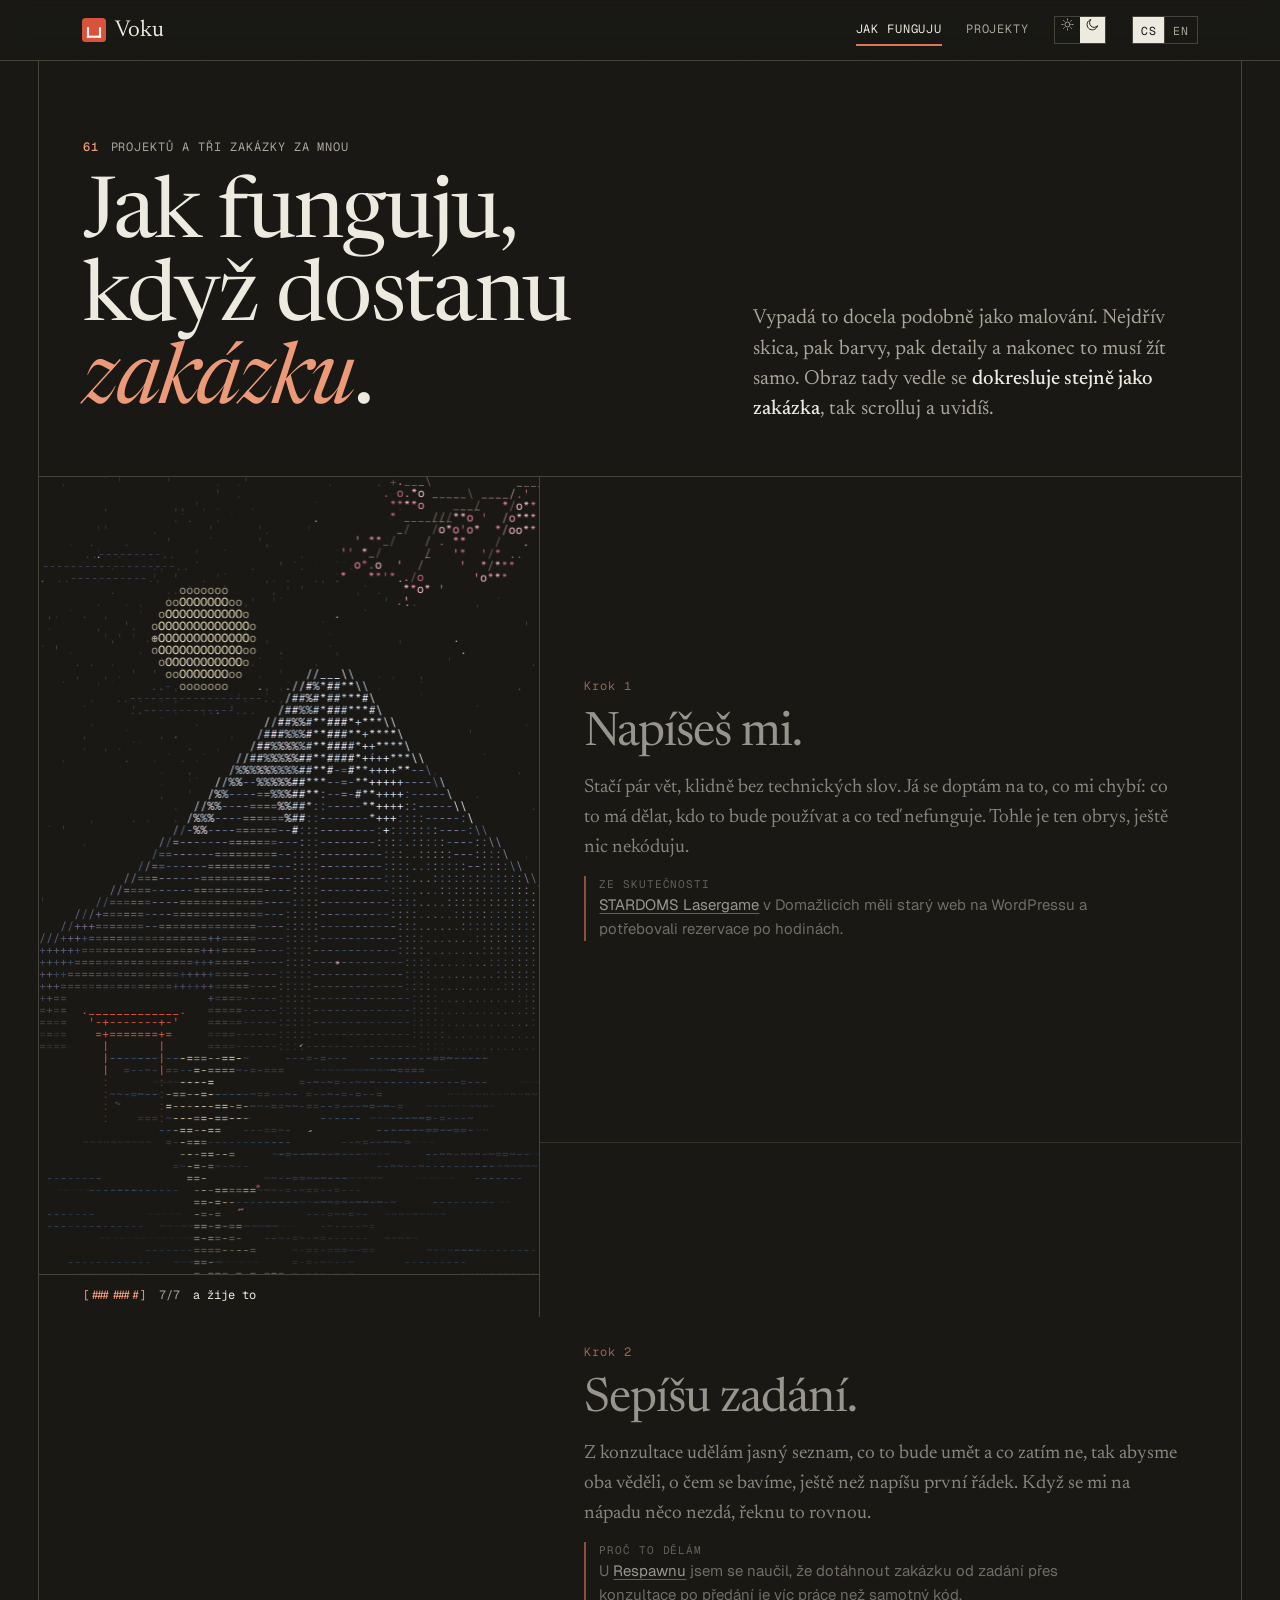
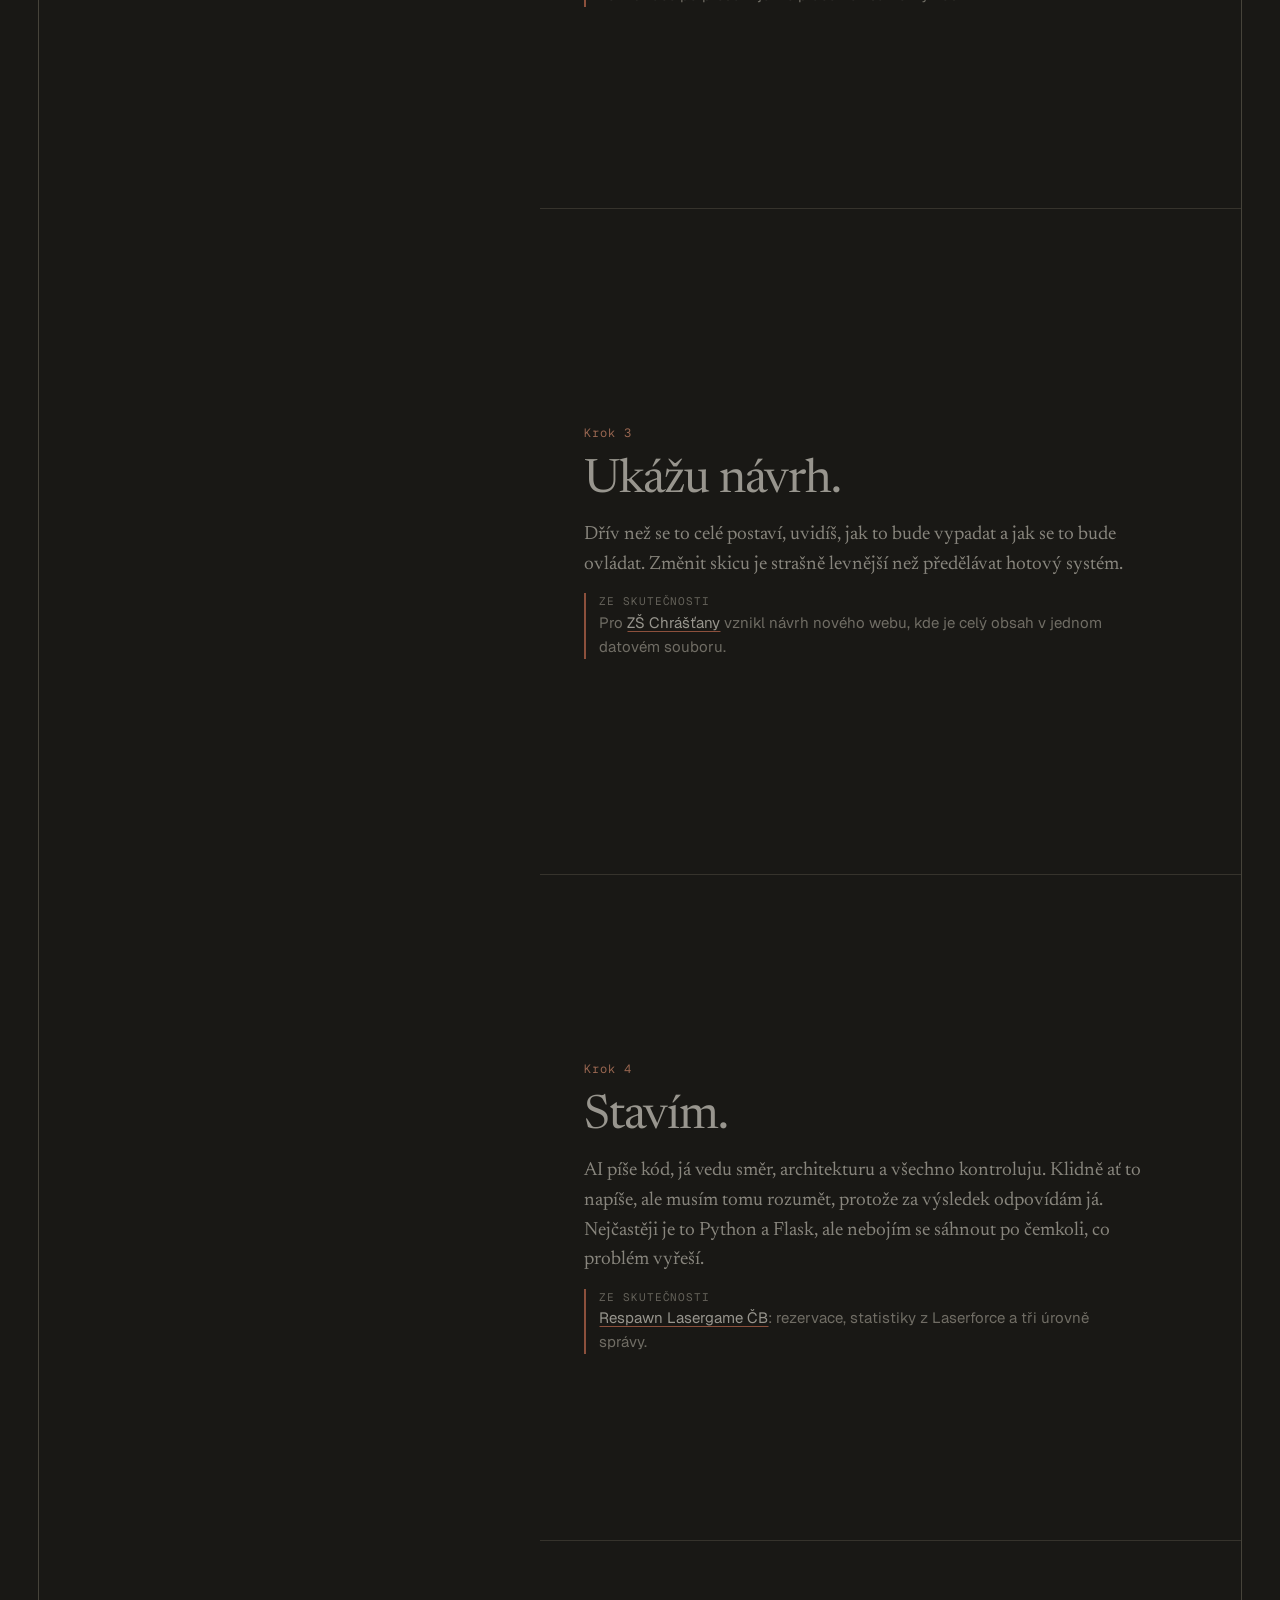
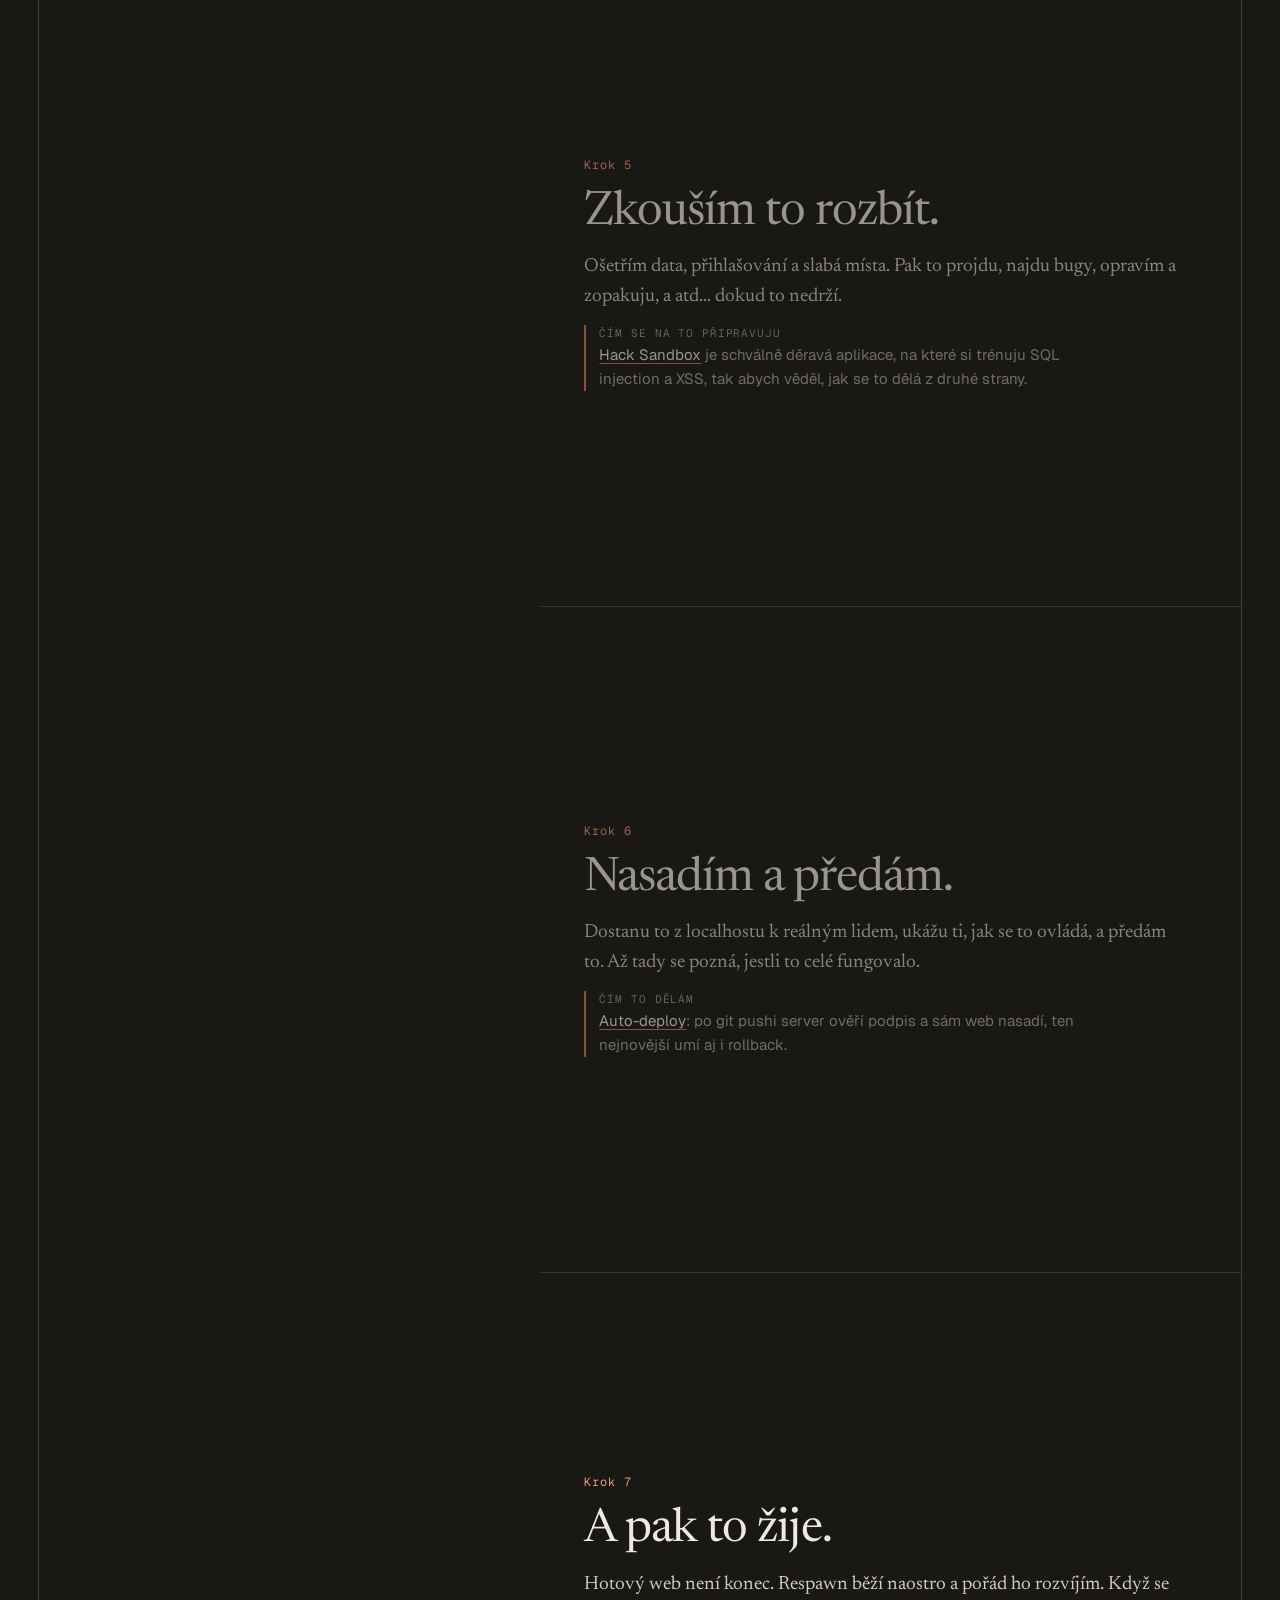
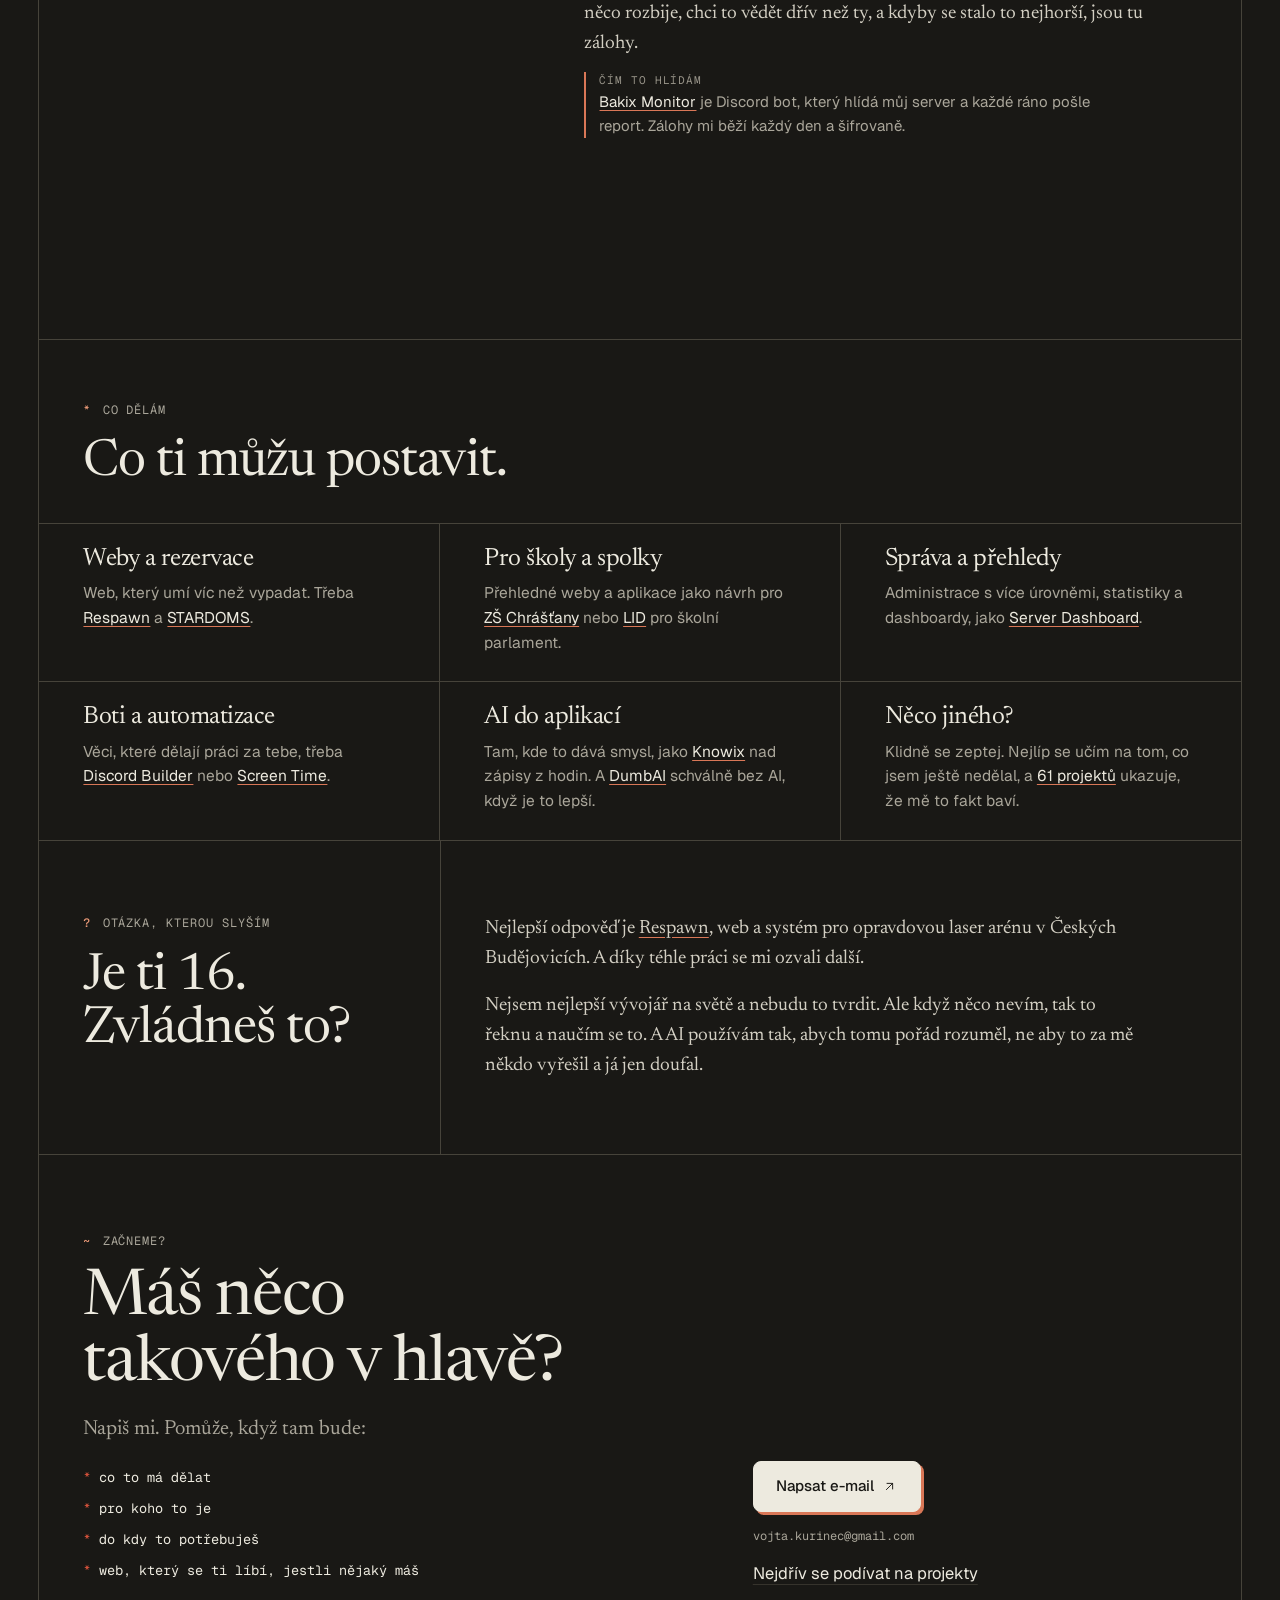
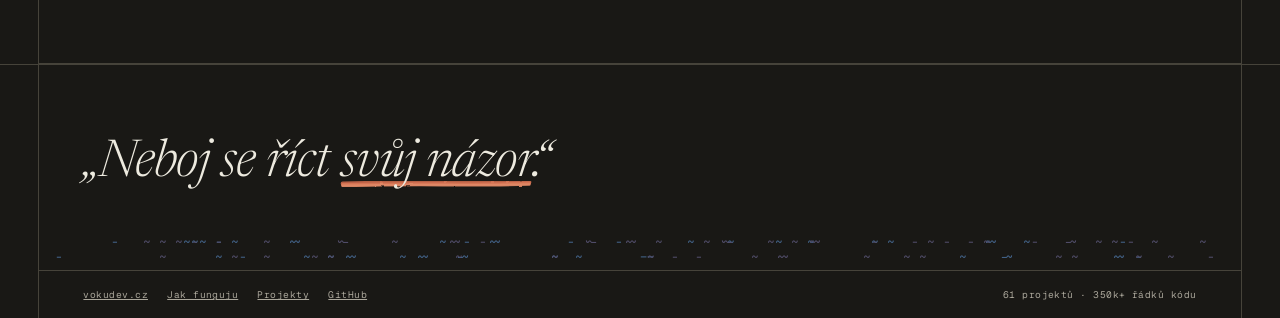
==== commit d361d540: "SVG ikonky místo ASCII v sekci Co mám rád a v přepínači režimu Co-Authored-By: Claude Opus 5.5 <nore" ====
--- a/jak-funguju/index.html
+++ b/jak-funguju/index.html
@@ -30,7 +30,7 @@
 <link rel="preconnect" href="https://fonts.googleapis.com">
 <link rel="preconnect" href="https://fonts.gstatic.com" crossorigin>
 <link rel="stylesheet" href="https://fonts.googleapis.com/css2?family=Geist:wght@300..600&family=Geist+Mono:wght@400;500&family=Newsreader:ital,opsz,wght@0,6..72,300..500;1,6..72,300..500&display=swap">
-<link rel="stylesheet" href="../assets/site.css?v=dbfffd7e">
+<link rel="stylesheet" href="../assets/site.css?v=e2b38e8b">
 <script type="application/ld+json">
 {
  "@context": "https://schema.org",
@@ -76,7 +76,7 @@
   <div class="nav__inner wrap">
     <a class="nav__logo" href="../" aria-label="Voku"><svg class="seal" viewBox="0 0 34 34" aria-hidden="true"><rect width="34" height="34" rx="5"/><g fill="#fff6f2"><rect x="15.5" y="5" width="3" height="23"/><rect x="7" y="13" width="3" height="15"/><rect x="24" y="13" width="3" height="15"/><rect x="7" y="25" width="20" height="3"/></g></svg><span>Voku</span></a>
     <nav class="nav__links" aria-label="Menu" data-t-aria="navMenu"><a href="../jak-funguju/" data-t="navHow" aria-current="page">Jak funguju</a><a href="../projekty/" data-t="navProjects">Projekty</a></nav>
-    <button class="theme" type="button" aria-pressed="false" aria-label="Zapnout tmavý režim"><span class="theme__sun" aria-hidden="true">*</span><span class="theme__moon" aria-hidden="true">)</span></button>
+    <button class="theme" type="button" aria-pressed="false" aria-label="Zapnout tmavý režim"><span class="theme__sun" aria-hidden="true"><svg class="i" viewBox="0 0 24 24"><circle cx="12" cy="12" r="4"/><path d="M12 3v2M12 19v2M3 12h2M19 12h2M5.6 5.6 7 7M17 17l1.4 1.4M5.6 18.4 7 17M17 7l1.4-1.4"/></svg></span><span class="theme__moon" aria-hidden="true"><svg class="i" viewBox="0 0 24 24"><path d="M20 14.5A8.5 8.5 0 1 1 9.5 4a7 7 0 0 0 10.5 10.5z"/></svg></span></button>
     <div class="lang-switch" role="group" aria-label="Language / Jazyk">
       <button type="button" class="active" data-lang="cs" aria-pressed="true" title="Česky">CS</button>
       <button type="button" data-lang="en" aria-pressed="false" title="English">EN</button>
@@ -255,7 +255,7 @@
     "askMail": "mailto:vojta.kurinec@gmail.com?subject=Project&body=Hi%20Voku%2C%0A%0AWhat%20it%20should%20do%3A%20%0AWho%20it%27s%20for%3A%20%0AWhen%20I%20need%20it%20by%3A%20%0AA%20site%20I%20like%3A%20%0A"
   }
 }</script>
-<script src="../assets/ascii.js?v=dbfffd7e"></script>
-<script src="../assets/site.js?v=dbfffd7e"></script>
+<script src="../assets/ascii.js?v=e2b38e8b"></script>
+<script src="../assets/site.js?v=e2b38e8b"></script>
 </body>
 </html>
--- a/assets/site.css
+++ b/assets/site.css
@@ -129,8 +129,8 @@
 .nav__links a:hover::after, .nav__links a[aria-current="page"]::after { transform: none; }
 .nav__links a[aria-current="page"] { color: var(--ink); }
 
-/* přepínač: slunce a měsíc z ASCII znaků, posouvá se mezi nimi inkoust */
-.theme { position: relative; flex: none; display: grid; grid-template-columns: 1fr 1fr; width: 52px; height: 28px; background: none; border: 1px solid var(--line); cursor: pointer; font-family: var(--mono); font-size: 13px; line-height: 1; }
+/* přepínač: slunce a měsíc, posouvá se mezi nimi inkoust */
+.theme { position: relative; flex: none; display: grid; grid-template-columns: 1fr 1fr; width: 52px; height: 28px; background: none; border: 1px solid var(--line); cursor: pointer; font-size: 15px; line-height: 1; }
 .theme::before { content: ''; position: absolute; top: 0; bottom: 0; left: 0; width: 50%; background: var(--ink); transition: transform .45s var(--ease), background-color .5s; }
 .theme span { position: relative; display: grid; place-items: center; color: var(--muted); transition: color .3s; }
 .theme__sun { color: var(--on-ink) !important; }
@@ -300,8 +300,11 @@
 @media (max-width: 480px) { .likes { grid-template-columns: 1fr; } }
 .like { padding: 1.3rem var(--gutter) 1.5rem; }
 .like:hover { background: var(--paper); }
-.like pre { font-family: var(--mono); font-size: 12.5px; line-height: 1.25; height: 5.2em; color: var(--accent); overflow: hidden; transition: transform .6s var(--ease); transform-origin: left bottom; }
-.like:hover pre { transform: translateY(-3px) rotate(-1.5deg); }
+/* ikonka: čáry v inkoustu, jeden detail v terakotě */
+.like .i { display: block; width: 52px; height: 52px; stroke-width: 2; transition: transform .6s var(--ease); transform-origin: left bottom; }
+.like .hl { stroke: var(--clay); }
+.like .dot { fill: var(--clay); stroke: none; }
+.like:hover .i { transform: translateY(-3px) rotate(-3deg); }
 .like h3 { font-size: 24px; line-height: 1.2; margin-top: .6rem; }
 .like p { margin-top: .3rem; color: var(--muted); font-size: 15px; }
 .like a { text-decoration-color: var(--clay); text-underline-offset: .2em; }
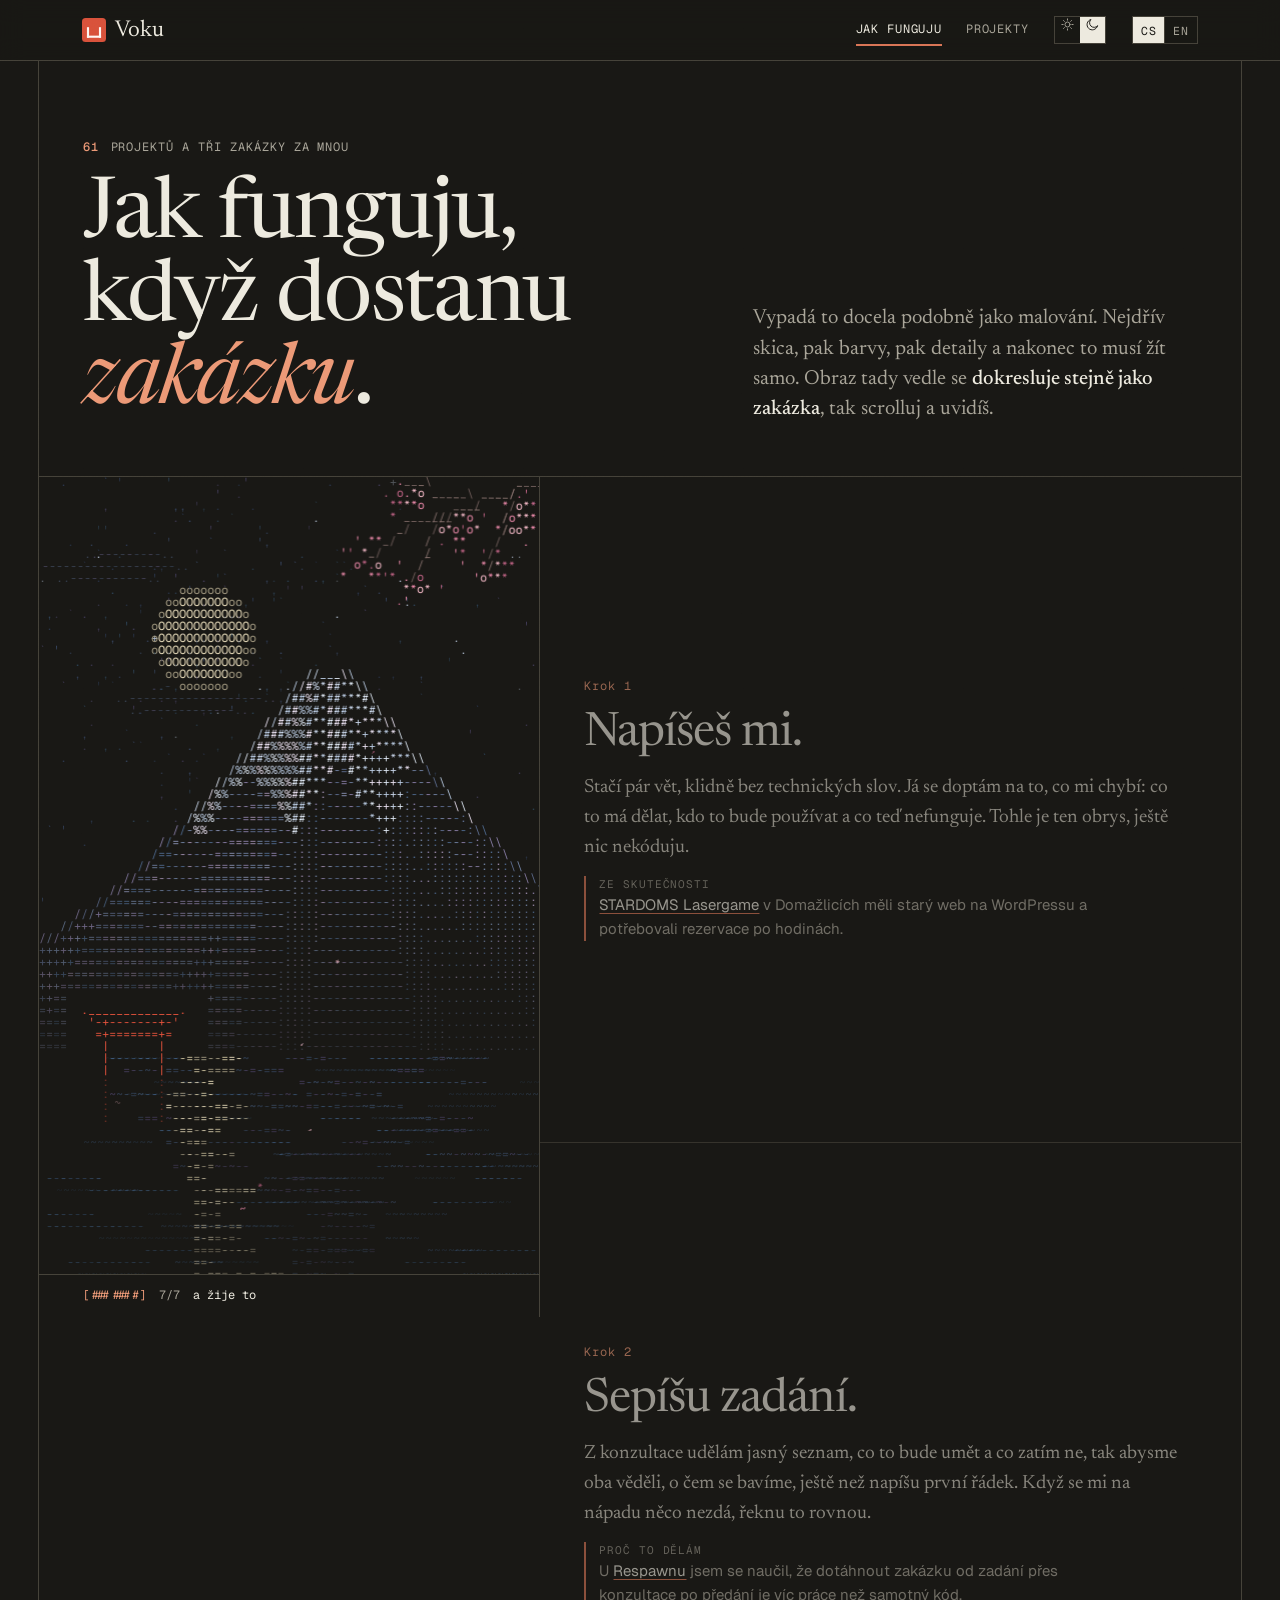
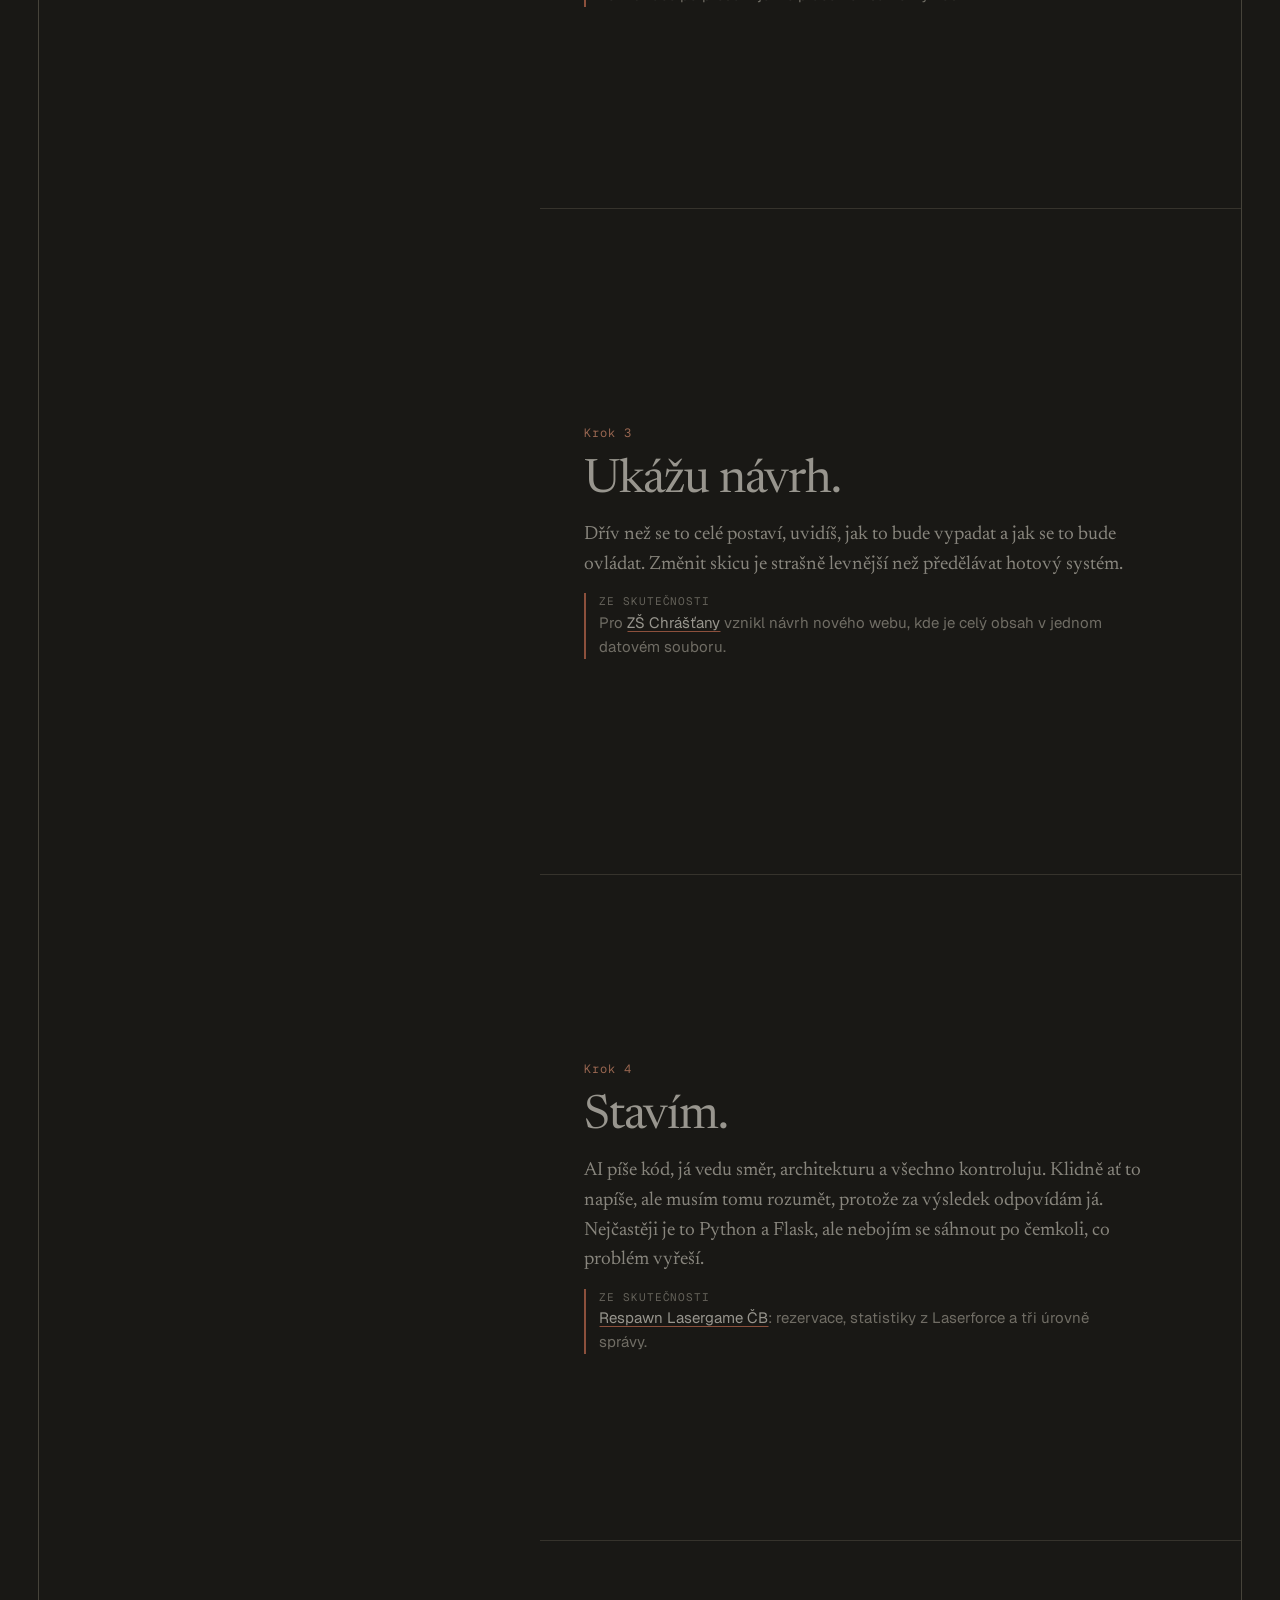
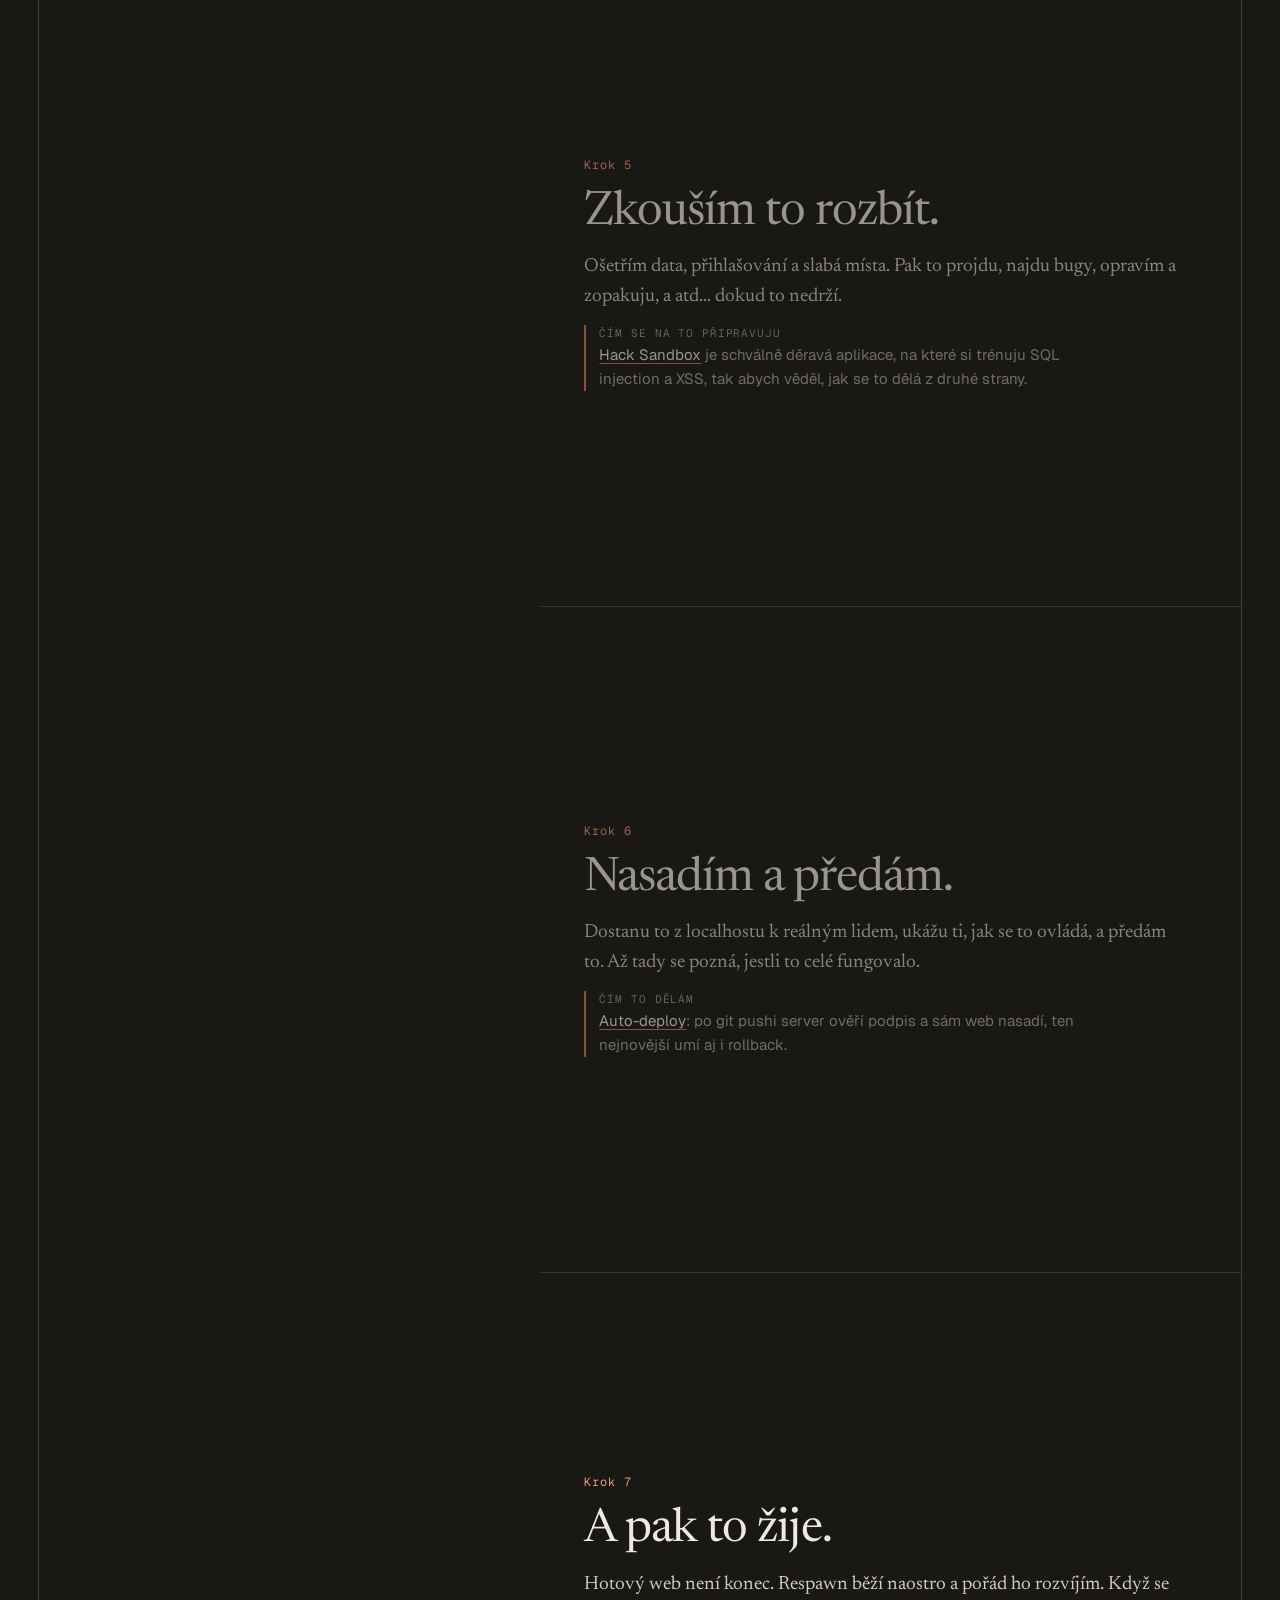
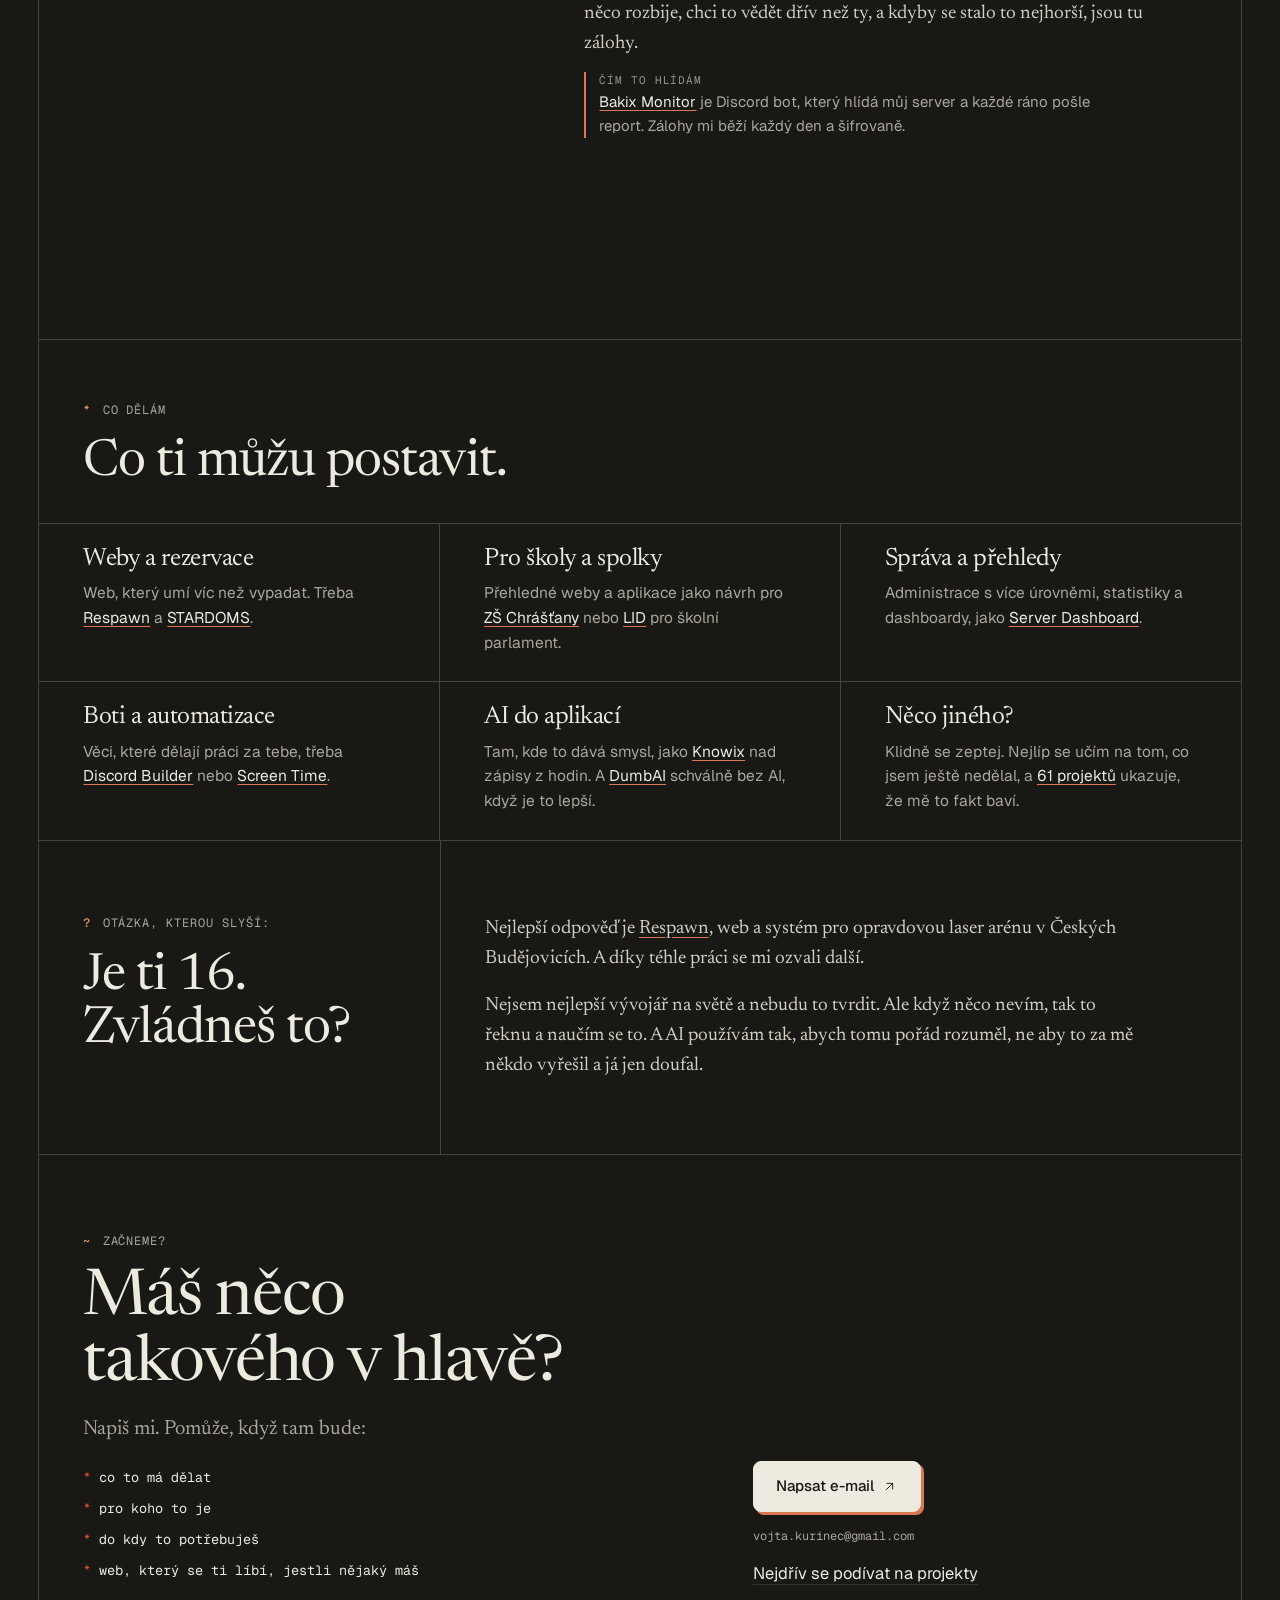
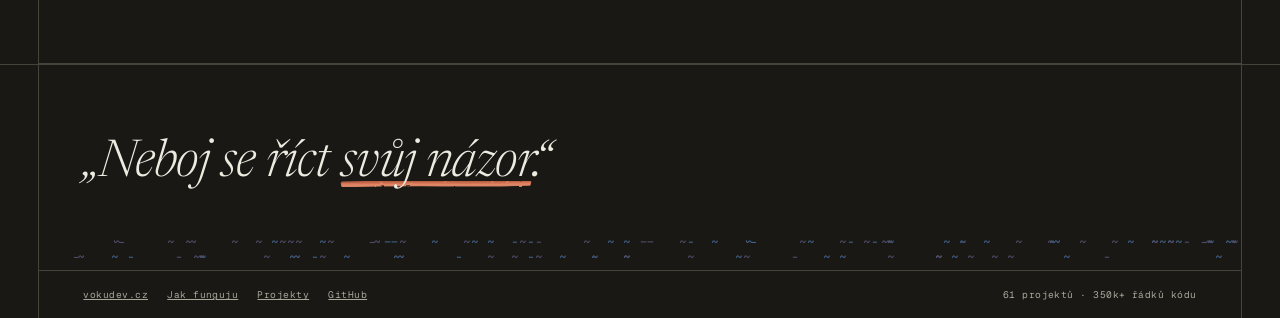
==== commit a03a000b: "Ikonky technologií v sekci Jak pracuju Co-Authored-By: Claude Opus 5.5 <noreply@anthropic.com>" ====
--- a/jak-funguju/index.html
+++ b/jak-funguju/index.html
@@ -30,7 +30,7 @@
 <link rel="preconnect" href="https://fonts.googleapis.com">
 <link rel="preconnect" href="https://fonts.gstatic.com" crossorigin>
 <link rel="stylesheet" href="https://fonts.googleapis.com/css2?family=Geist:wght@300..600&family=Geist+Mono:wght@400;500&family=Newsreader:ital,opsz,wght@0,6..72,300..500;1,6..72,300..500&display=swap">
-<link rel="stylesheet" href="../assets/site.css?v=e2b38e8b">
+<link rel="stylesheet" href="../assets/site.css?v=1f64265c">
 <script type="application/ld+json">
 {
  "@context": "https://schema.org",
@@ -255,7 +255,7 @@
     "askMail": "mailto:vojta.kurinec@gmail.com?subject=Project&body=Hi%20Voku%2C%0A%0AWhat%20it%20should%20do%3A%20%0AWho%20it%27s%20for%3A%20%0AWhen%20I%20need%20it%20by%3A%20%0AA%20site%20I%20like%3A%20%0A"
   }
 }</script>
-<script src="../assets/ascii.js?v=e2b38e8b"></script>
-<script src="../assets/site.js?v=e2b38e8b"></script>
+<script src="../assets/ascii.js?v=1f64265c"></script>
+<script src="../assets/site.js?v=1f64265c"></script>
 </body>
 </html>
--- a/assets/site.css
+++ b/assets/site.css
@@ -284,14 +284,17 @@
 .stack div { display: flex; align-items: baseline; gap: .6rem; padding: .34rem 0; }
 .stack dt { flex: none; color: var(--accent); }
 .stack dt::before { content: '* '; }
-.stack i { flex: 1; min-width: 1.5rem; height: 1em; overflow: hidden; font-style: normal; color: var(--hair); white-space: nowrap; }
+.stack i { flex: 1; min-width: 1.5rem; height: 1em; line-height: 1; overflow: hidden; font-style: normal; color: var(--hair); white-space: nowrap; }
 .stack i::before { content: '........................................................................................................'; }
-.stack dd { text-align: right; color: var(--ink); }
+.stack dd { display: flex; flex-wrap: wrap; justify-content: flex-end; gap: .25rem .95rem; color: var(--ink); }
 .stack small { color: var(--faint); font-size: 12px; }
+.tech { display: inline-flex; align-items: baseline; gap: .4em; white-space: nowrap; transition: color .2s; }
+.tech svg { align-self: center; width: 1.2em; height: 1.2em; flex: none; fill: currentColor; color: var(--muted); transition: color .2s, transform .3s var(--ease); }
+.tech:hover svg { color: var(--accent); transform: translateY(-1px); }
 @media (max-width: 620px) {
   .stack div { display: block; padding: .5rem 0; }
   .stack i { display: none; }
-  .stack dd { text-align: left; padding-left: 1.2em; }
+  .stack dd { justify-content: flex-start; margin-top: .3rem; padding-left: 1.2em; }
 }
 
 /* ── Co mám rád ── */
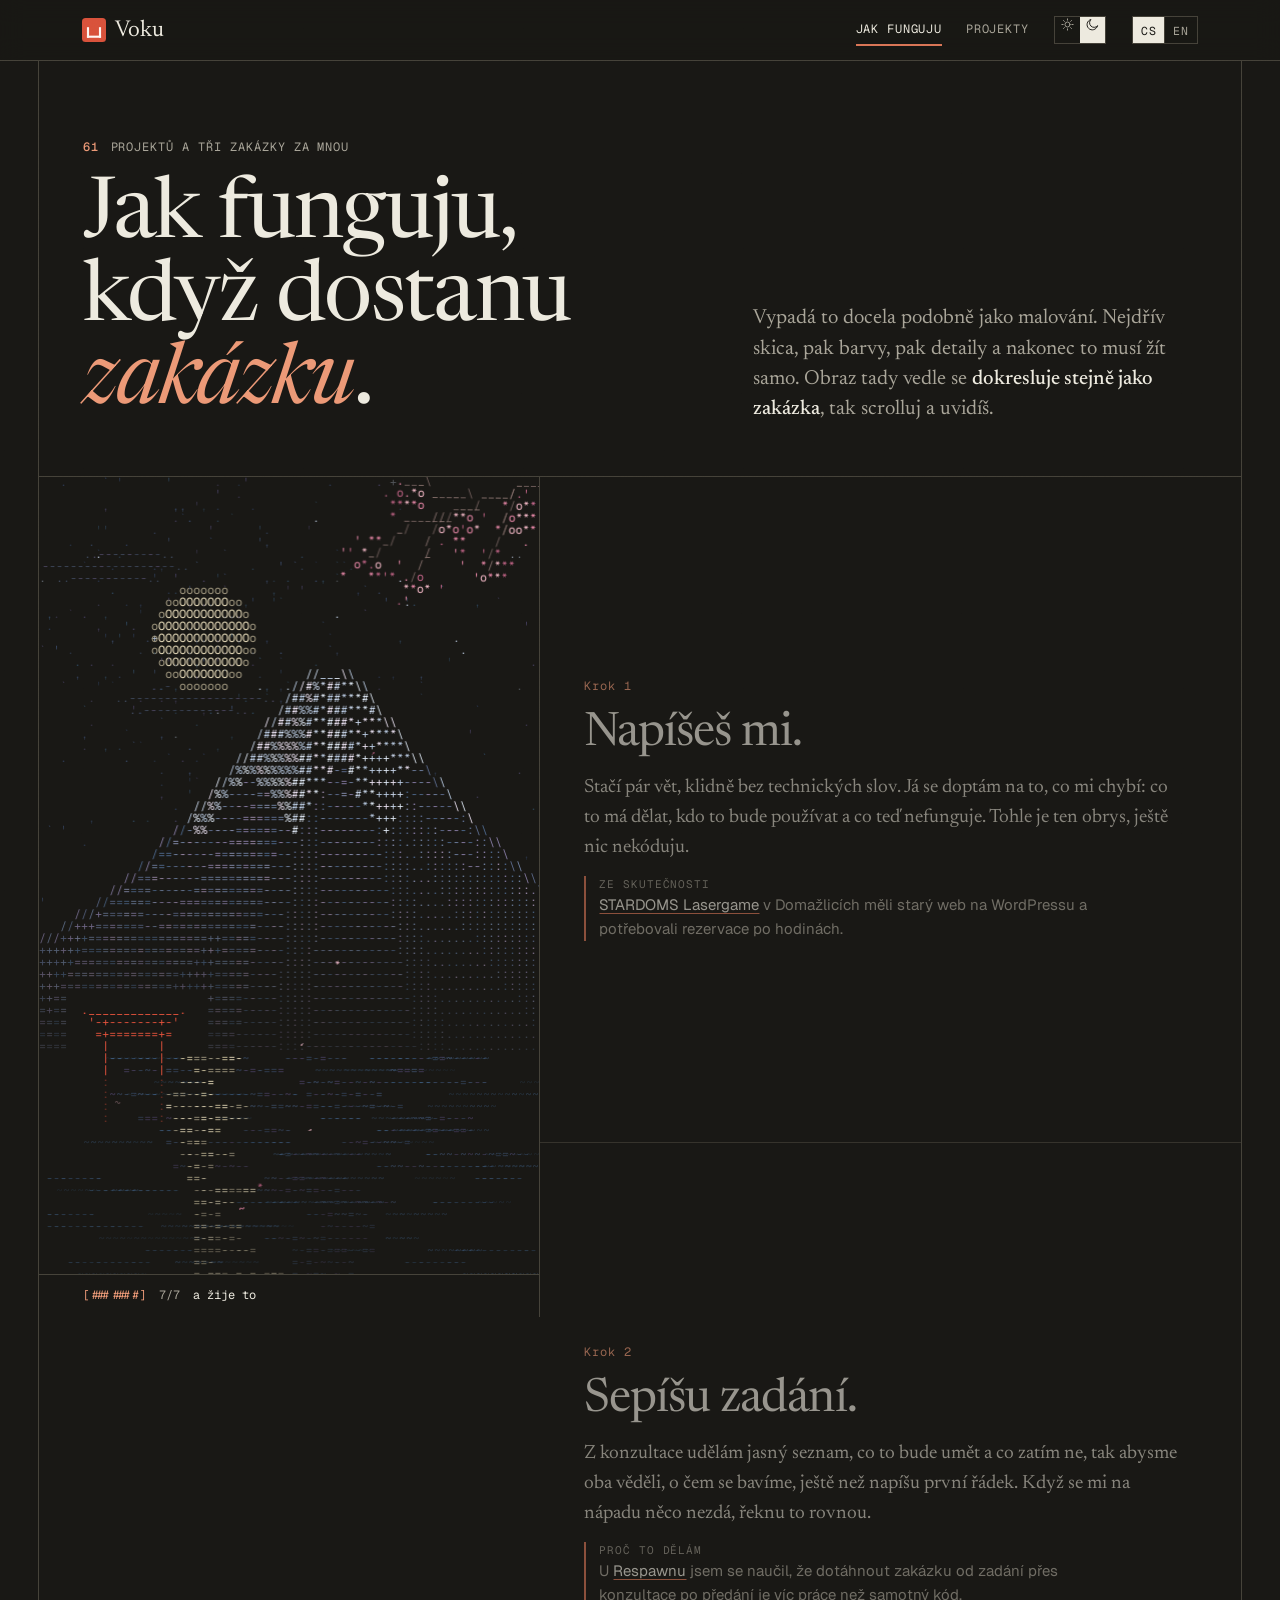
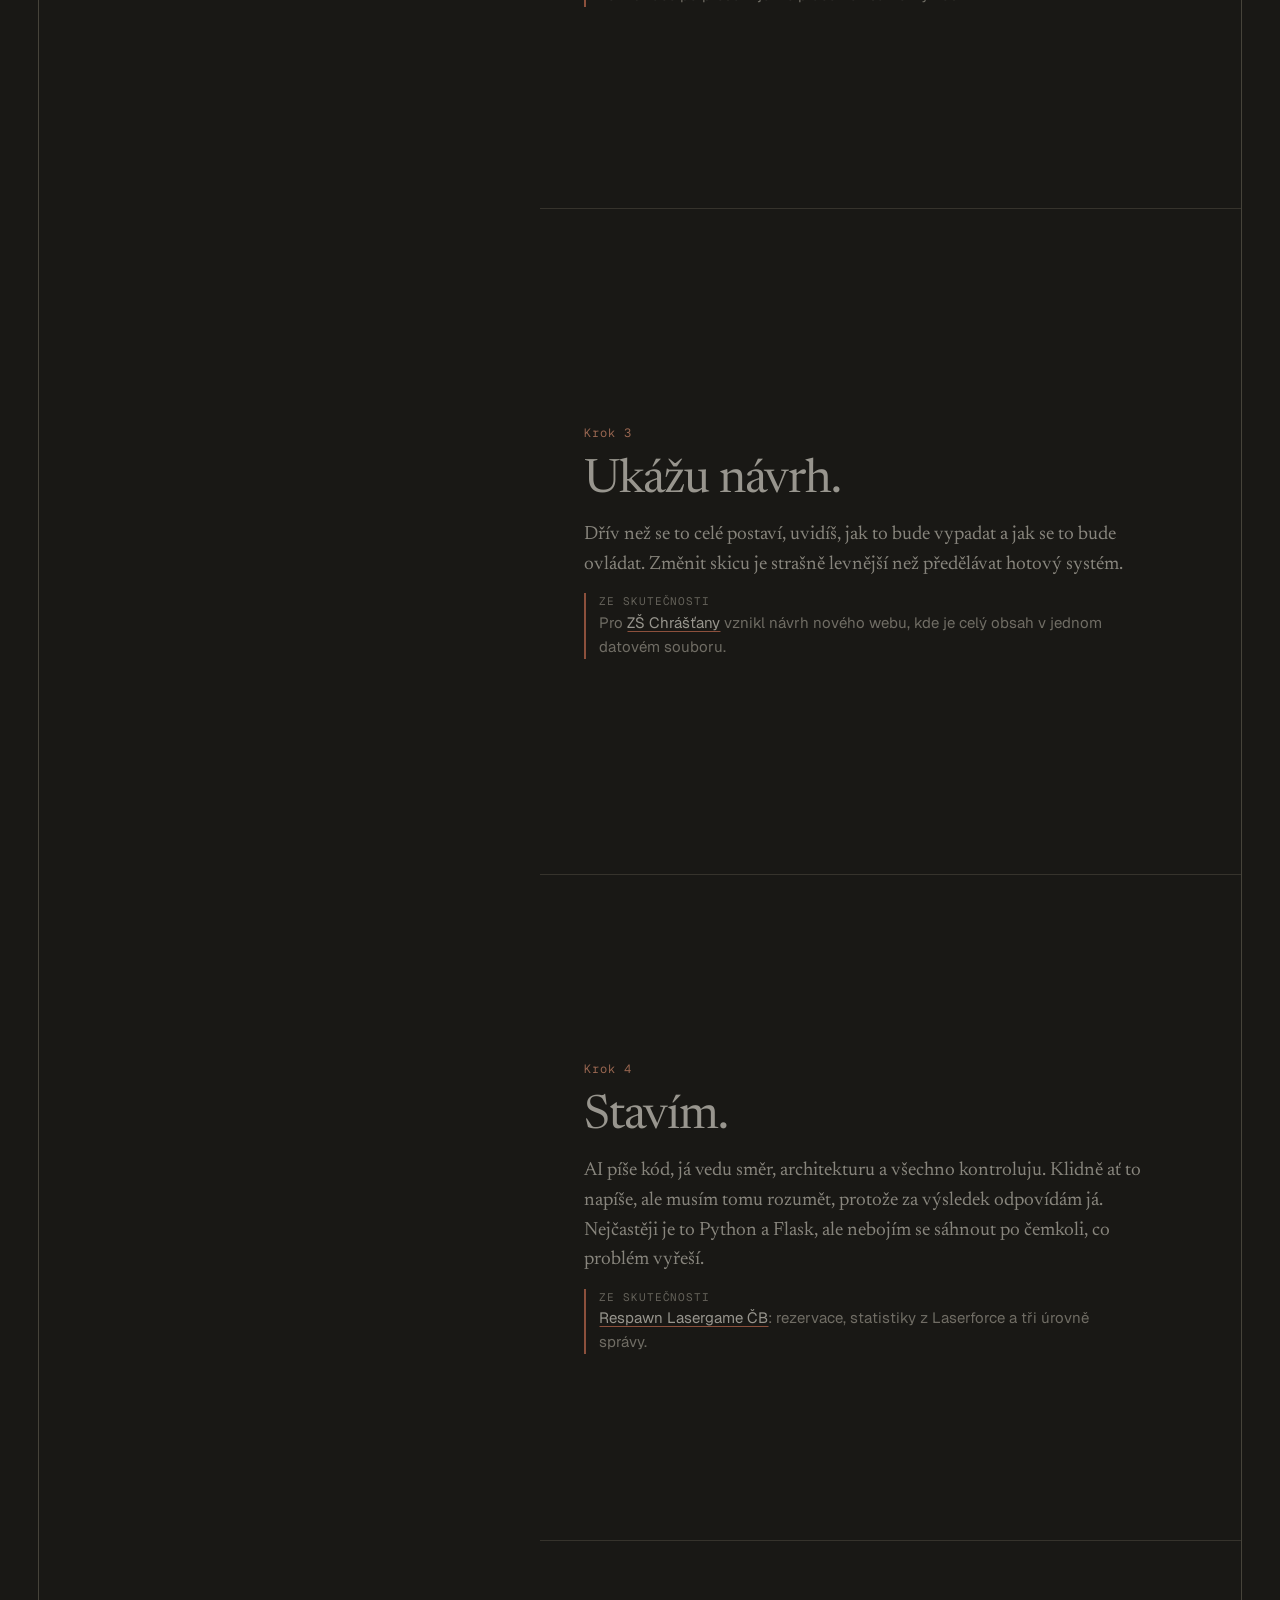
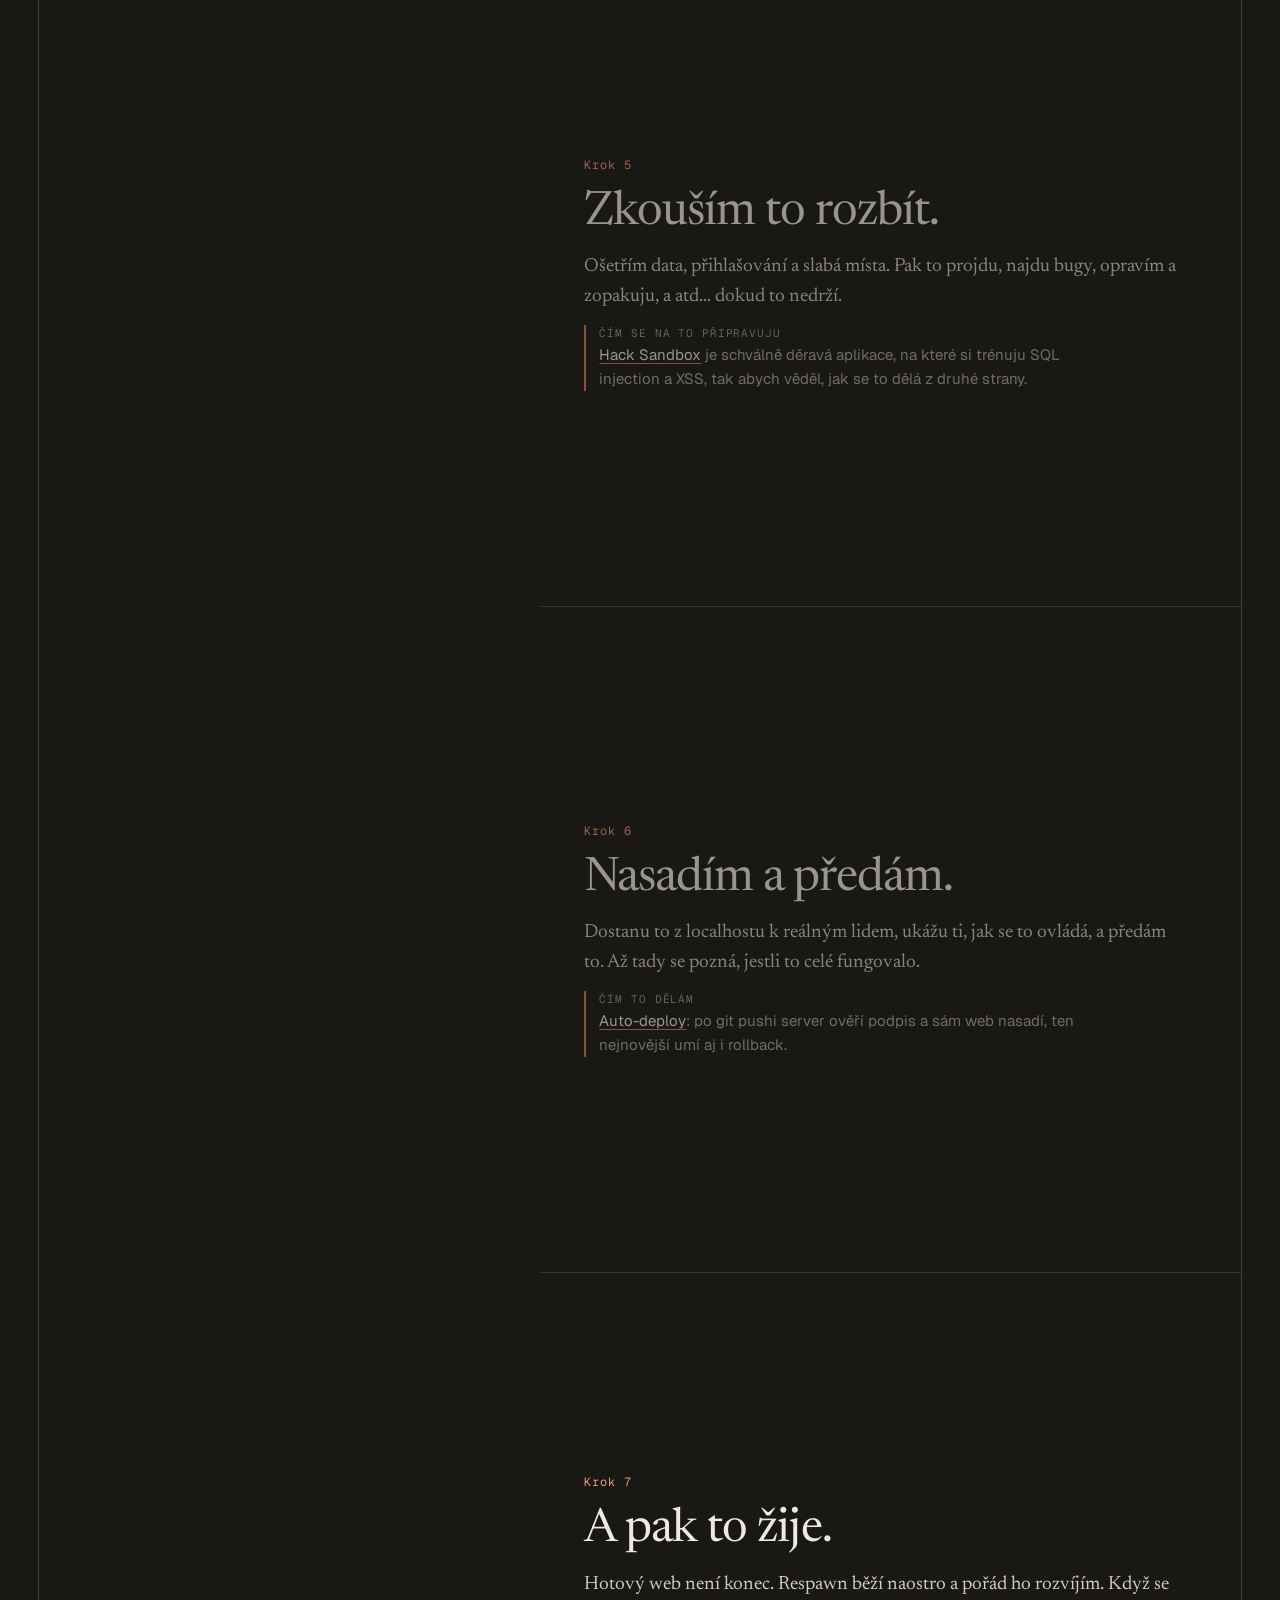
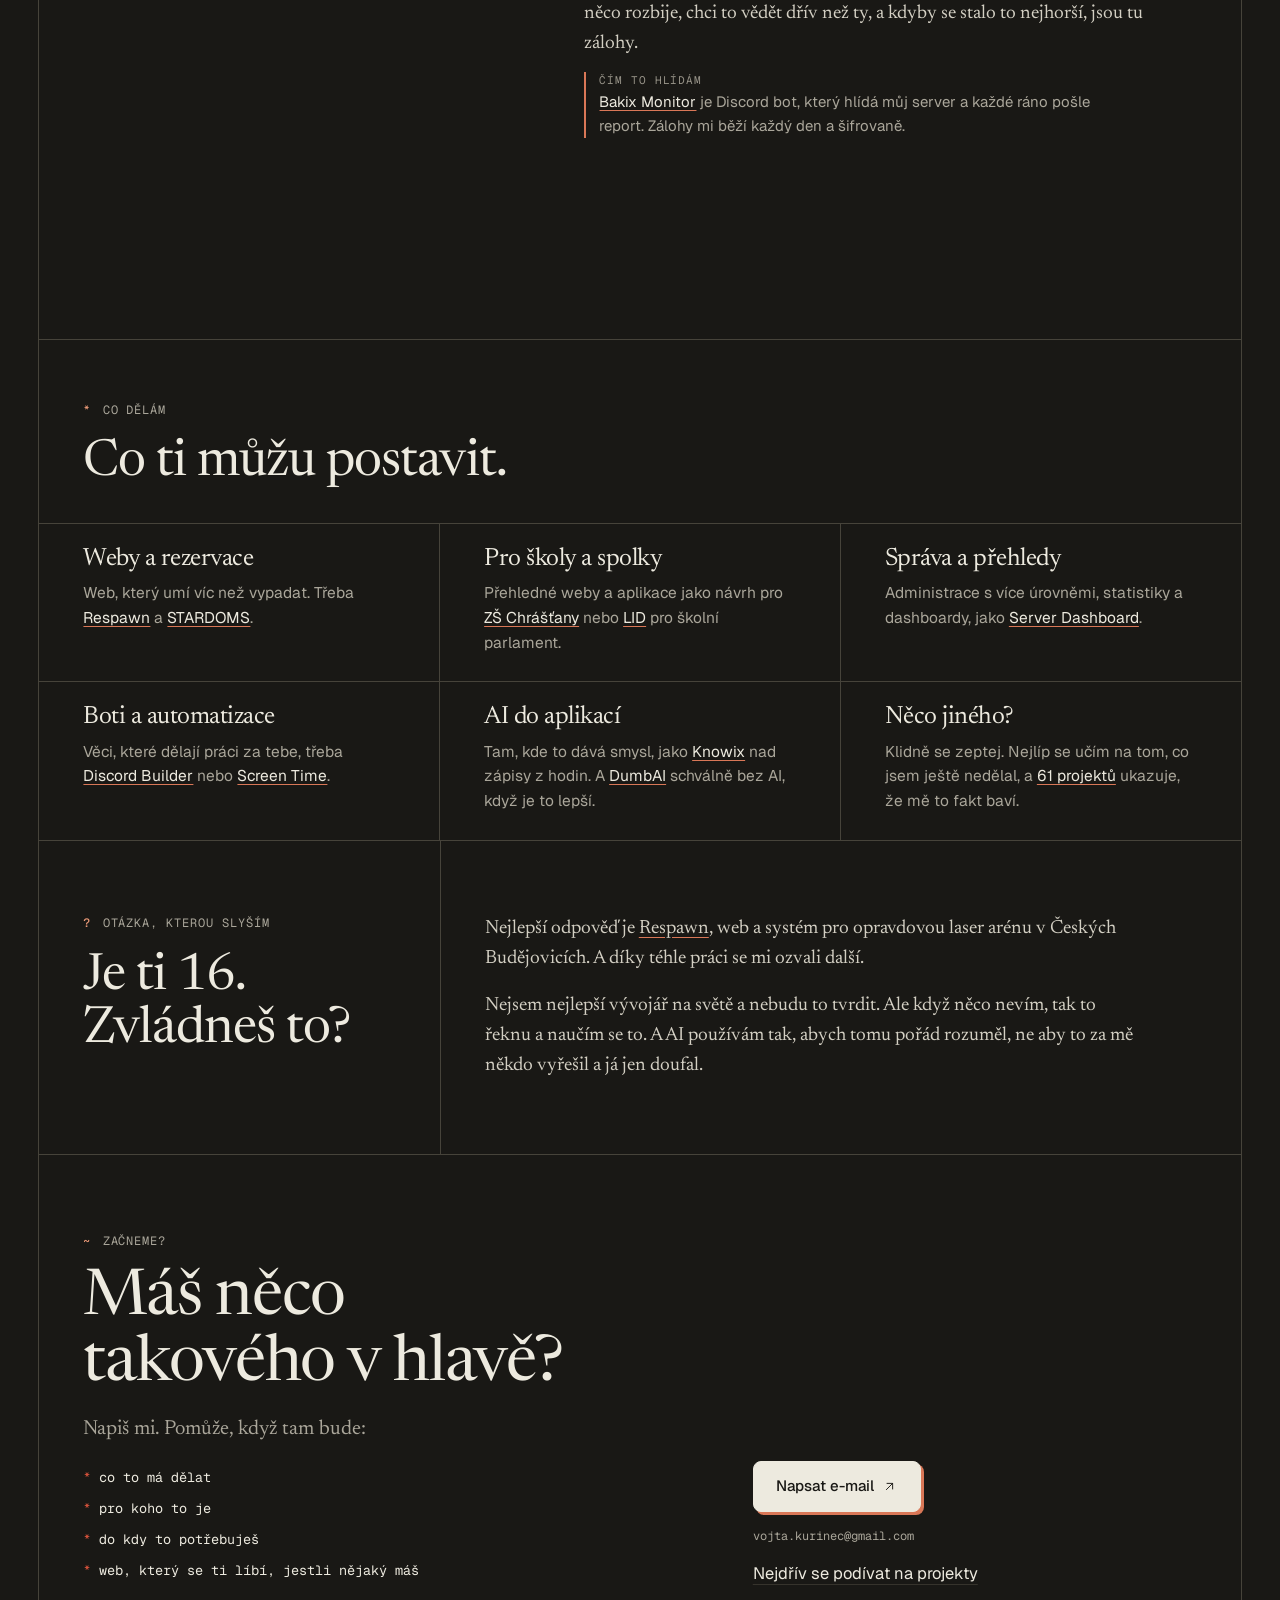
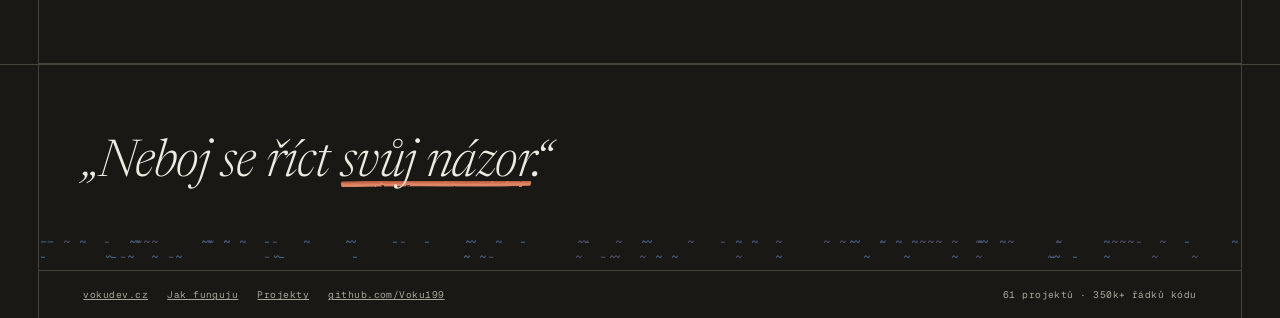
==== commit 734c89fc: "SEO: jméno a Voku199 v titulcích, textu a strukturovaných datech Co-Authored-By: Claude Opus 5.5 <no" ====
--- a/jak-funguju/index.html
+++ b/jak-funguju/index.html
@@ -4,7 +4,7 @@
 <head>
 <meta charset="UTF-8">
 <meta name="viewport" content="width=device-width, initial-scale=1.0">
-<title>Jak funguju, když dostanu zakázku | Vojtěch "Voku" Kurinec</title>
+<title>Jak funguju, když dostanu zakázku | Vojtěch Kurinec (Voku199)</title>
 <meta name="description" content="Co přesně udělám, když mi napíšeš se zakázkou: od prvních vět přes zadání, návrh a stavbu až po nasazení a provoz. Krok po kroku, se skutečnými příklady.">
 <meta name="author" content="Vojtěch Kurinec">
 <meta name="robots" content="index, follow, max-image-preview:large">
@@ -206,7 +206,7 @@
     <p class="footer__quote" data-t="footQuote">„Neboj se říct <span class="brush">svůj názor</span>.“</p>
     <div class="waves" data-waves aria-hidden="true"></div>
     <div class="footer__row">
-      <small class="footer__nav"><a href="../">vokudev.cz</a><a href="../jak-funguju/" data-t="navHow">Jak funguju</a><a href="../projekty/" data-t="navProjects">Projekty</a><a href="https://github.com/Voku199" rel="me noopener">GitHub</a></small>
+      <small class="footer__nav"><a href="../">vokudev.cz</a><a href="../jak-funguju/" data-t="navHow">Jak funguju</a><a href="../projekty/" data-t="navProjects">Projekty</a><a href="https://github.com/Voku199" rel="me noopener">github.com/Voku199</a></small>
       <small>61 projektů · 350k+ <span data-t="footLines">řádků kódu</span></small>
     </div>
   </div>
@@ -214,7 +214,7 @@
 
 <script id="i18n" type="application/json">{
   "en": {
-    "title": "How I work when I get a job | Vojtěch \"Voku\" Kurinec",
+    "title": "How I work when I get a job | Vojtěch Kurinec (Voku199)",
     "kicker": "projects and three client jobs behind me",
     "h1": "How I work when I get a <em>job</em>.",
     "lead": "It’s quite a lot like painting. First a sketch, then colours, then details, and in the end it has to live on its own. The painting next to this <strong>gets finished the same way a job does</strong>, so scroll and see.",
